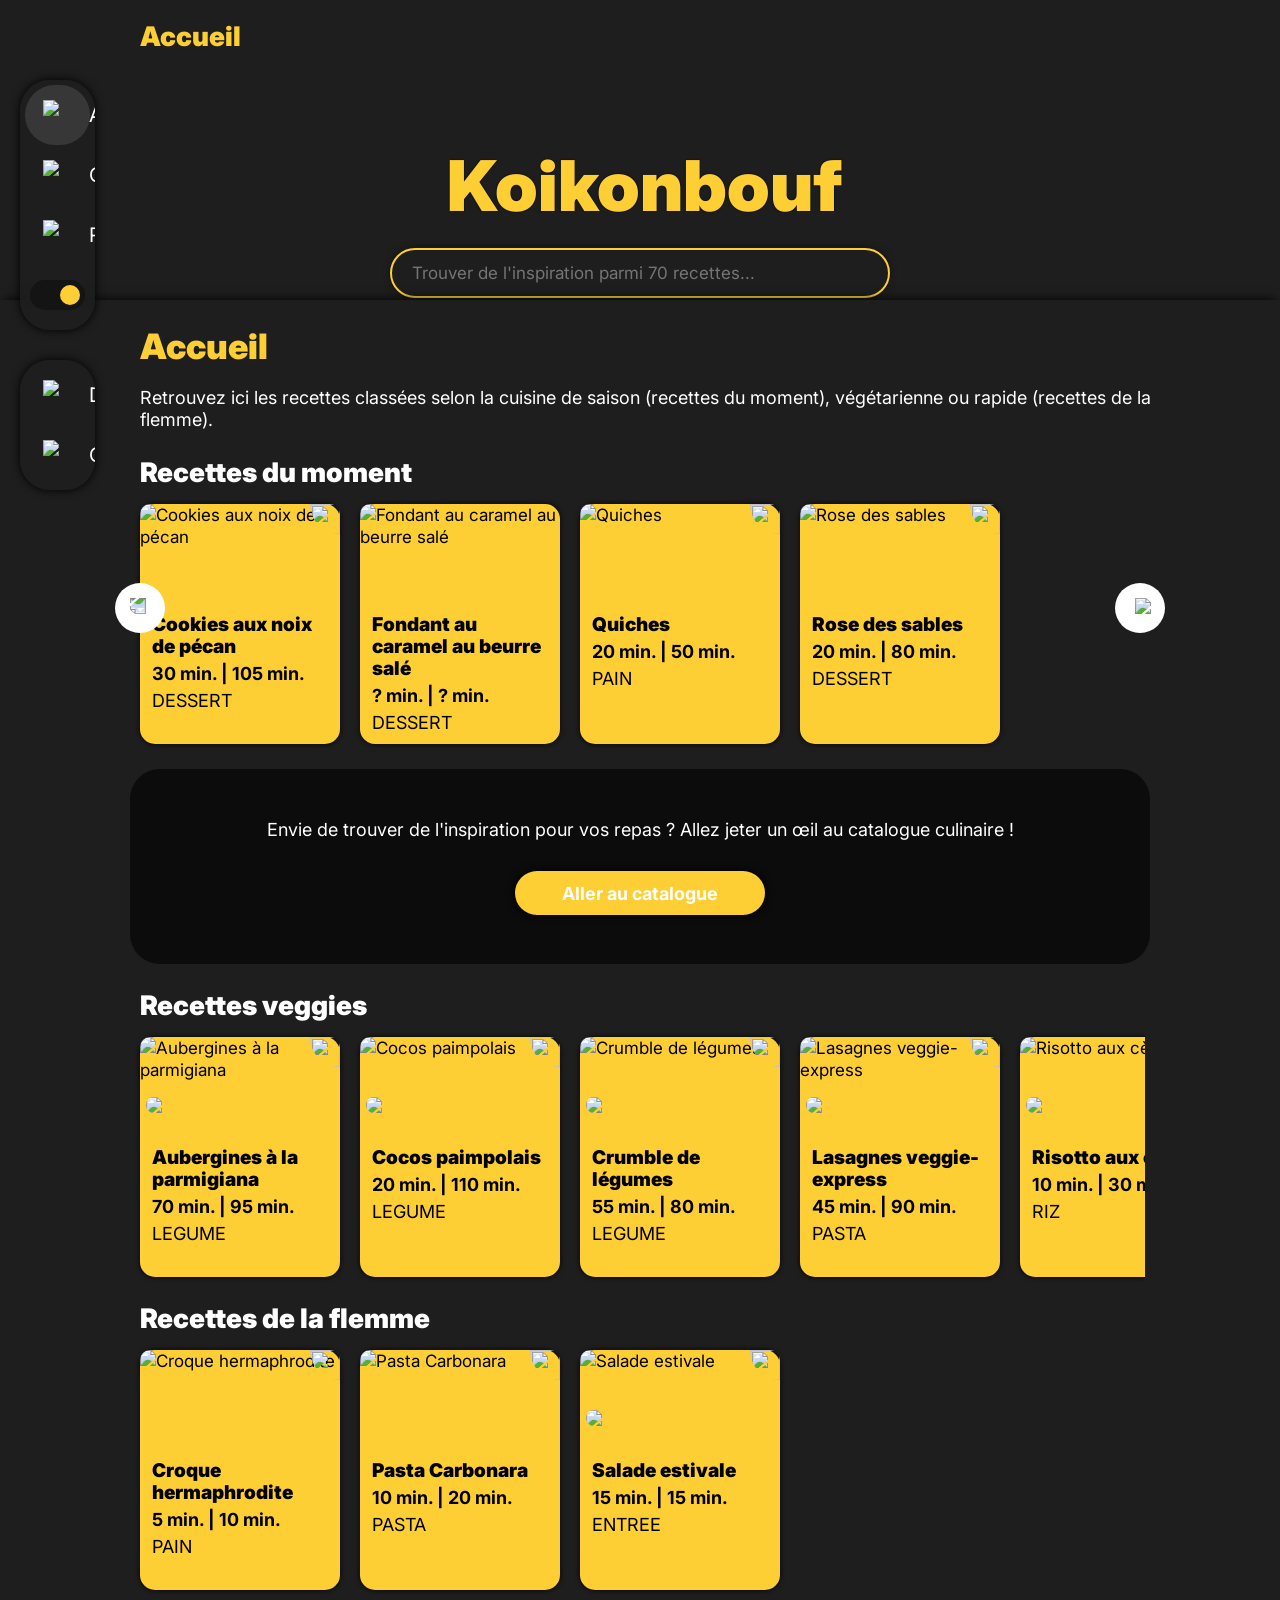
==== index.html @ 0c6c25ec "Ajout #1" ====
<!DOCTYPE html>
<html lang="fr">

<head id="head">
    <meta charset="utf-8">
    <meta name="viewport" content="width=device-width, initial-scale=1.0">
    <meta name="apple-mobile-web-app-capable" content="yes">
    <link rel="apple-touch-icon" href="IMAGES/apple_icon_white.png">
    <link rel="icon" sizes="16x16" href="IMAGES/citron16.png" type="image/png">
    <link rel="icon" sizes="32x32" href="IMAGES/citron32.png" type="image/png">
    <link rel="icon" sizes="96x96" href="IMAGES/citron96.png" type="image/png">
	<title>Koikonbouf</title>
	<link href="style.css?v=2.0" rel="stylesheet">
    <script src="data.js" defer></script>
    <script src="https://cdnjs.cloudflare.com/ajax/libs/gsap/3.4.0/gsap.min.js"></script>
    <script src="https://code.jquery.com/jquery-3.6.0.min.js"></script>
    <!-- police d'écriture google -->
    <link rel="preconnect" href="https://fonts.googleapis.com">
	<link rel="preconnect" href="https://fonts.gstatic.com" crossorigin>
	<link href="https://fonts.googleapis.com/css2?family=Inter:ital,opsz,wght@0,14..32,100..900;1,14..32,100..900&display=swap" rel="stylesheet">
</head>

<body id="fondquichange" onload="chargementdesinfos()">

    <div class="load-container" id="load-container">
        <img class="loading-img" src="IMAGES/logo_citron.png">
        <div class="loading-txt">
            <h1>Koikonbouf</h1>
        </div>
    </div>

    <div id="filter_menu" popover>
        <div>
                <label>Four</label>
                <input type="checkbox" switch id="btn-four" class="ingrédients" onchange="rechercher()" checked >
                <span class="box"></span>
        </div>
        <div>
                <label>Plaque de cuisson</label>
                <input type="checkbox" switch id="btn-cuisson" class="ingrédients" onchange="rechercher()" checked >
                <span class="box"></span>
        </div>
        <div>
                <label>Congélateur</label>
                <input type="checkbox" switch id="btn-congelateur" class="ingrédients" onchange="rechercher()" checked >
                <span class="box"></span>
        </div>
        <div>
                <label>Batteur électrique</label>
                <input type="checkbox" switch id="btn-fouet-electrique" class="ingrédients" onchange="rechercher()" checked >
                <span class="box"></span>
        </div>
        <div>
                <label>Mixeur</label>
                <input type="checkbox" switch id="btn-mixeur" class="ingrédients" onchange="rechercher()" checked >
                <span class="box"></span>
        </div>

        <div id="filtre1"></div>

        <div>
            <label>Recettes veggies</label>
            <input type="checkbox" switch id="veggie" class="ingrédients" onchange="rechercher()" checked >
            <span class="box"></span>
        </div>
        <div>
            <label>Recettes non veggies</label>
            <input type="checkbox" switch id="non-veggie" class="ingrédients" onchange="rechercher()" checked >
            <span class="box"></span>
        </div>
    </div>

    <div id="sur-header">

        <header class="header" id="header">
            <ul id="ul-header">
                <li id="li0"><a onclick="vers_laccueil()"><img src="IMAGES/accueil1_black.png"><p id="text-header-ordi">Accueil</p></a></li>
                <li id="li0bis" class="cache"><a onclick="vers_laccueil()"><img src="IMAGES/accueil2_black.png"><p id="text-header-ordi">Accueil</p></a></li>
                <li id="li0nuit" class="cache"><a onclick="vers_laccueil()"><img src="IMAGES/accueil1_white.png"><p id="text-header-ordi">Accueil</p></a></li>
                <li id="li0nuitbis" class="cache gris"><a onclick="vers_laccueil()"><img src="IMAGES/accueil2_white.png"><p id="text-header-ordi">Accueil</p></a></li>


                <li id="li1"><a onclick="vers_le_catalogue()"><img src="IMAGES/catalogue_icon.png"><p id="text-header-ordi">Catalogue</p></a></li>
                <li id="li1bis" class="cache"><a onclick="vers_le_catalogue()"><img src="IMAGES/catalogue_icon2.png"><p id="text-header-ordi">Catalogue</p></a></li>
                <li id="li2"><a onclick="apparaitre_searchbar()"><img src="IMAGES/icon_search.png"><p id="text-header-ordi">Recherche</p></a></li>
                <li id="li2bis" class="cache"><a onclick="apparaitre_searchbar()"><img src="IMAGES/icon_search2.png"><p id="text-header-ordi">Recherche</p></a></li>
                <li id="li3" class="cache"><a onclick="vers_le_catalogue()"><img src="IMAGES/catalogue_icon_blanc.png"><p id="text-header-ordi">Catalogue</p></a></li>
                <li id="li3bis" class="cache"><a onclick="vers_le_catalogue()"><img src="IMAGES/catalogue_icon_blanc2.png"><p id="text-header-ordi">Catalogue</p></a></li>
                <li id="li4" class="cache"><a onclick="apparaitre_searchbar()"><img src="IMAGES/icon_search-white.png"><p id="text-header-ordi">Recherche</p></a></li>
                <li id="li4bis" class="cache"><a onclick="apparaitre_searchbar()"><img src="IMAGES/icon_search_white2.png"><p id="text-header-ordi">Recherche</p></a></li>
                <li id="switch">
                    <div>
                        <input type="checkbox" switch id="test1" class="journuit" onchange="mode_nuit()" checked >
                        <label for="test1"></label>
                    </div>
                    <p id="text-header-ordi-switch">Mode jour/nuit</p>
                </li>
            </ul>
        </header>

        <slider id="slider_grand">
            <a onclick="apparaitre_tutoriel()">
                <img id="guide-img-1-grand" src="IMAGES/guide_black.png">
                <img id="guide-img-2-grand" src="IMAGES/guide.png">
                <p id="text-header-ordi">Didacticiel</p>
            </a>
            <button commandFor="credits" command="toggle-popover">
                <img id="credits-img-1-grand" src="IMAGES/credits.png">
                <img id="credits-img-2-grand" src="IMAGES/credits_white.png">
                <p id="text-header-ordi">Crédits</p>
            </button>
        </slider>

    </div>

    <slider id="slider">
        <div>
        <a id="main-icon-slider">
            <img src="IMAGES/menu_icon2.png">
        </a>
        <a id="guide" onclick="apparaitre_tutoriel()">
            <img id="guide-img-1" src="IMAGES/guide_black.png">
            <img id="guide-img-2" src="IMAGES/guide.png">
        </a>
        <button commandFor="credits" command="toggle-popover">
            <img id="credits-img-1" src="IMAGES/credits.png">
            <img id="credits-img-2" src="IMAGES/credits_white.png">
        </button>
        </div>
    </slider>
    
    <div class="searchbar cache" id="searchbar">
        <div id="sur-barrerecherche">
            <!-- <a onclick="disparaitre_searchbar()"><img src="IMAGES/fleche_black.png" id="img-fleche1"><img src="IMAGES/fleche_white.png" id="img-fleche2"></a> -->
            <input type="search" id="barrerecherche" placeholder="Trouver de l'inspiration...">
            <button id="filtre" commandFor="filter_menu" command="toggle-popover"><img src="IMAGES/filtre.png" id="img-filtre"><img src="IMAGES/filtre_white.png" class="cache" id="img-filtre-white"></button>
        </div>
    </div>

    <button class="croix cache" id="croix" onclick="enlever_recette()"><img src="IMAGES/croix_finale.png"></button>

    <div class="recette cache" id="conteneur">
        <div class="entete">
            <img class="grande" id="grandeimage" src="">
            <div class="epingles">
                <img class="cache" id="vegetarien" src="IMAGES/vegetarien.png">
                <div class="etoiles cache" id="etoiles">
                    <img class="etoile cache" id="etoile1" src="IMAGES/logo3.png">
                    <img class="etoile cache" id="etoile2" src="IMAGES/logo3.png">
                    <img class="etoile cache" id="etoile3" src="IMAGES/logo3.png">
                </div>
            </div>
        </div>
        <div class="contenu" id="contenu">
            <h4 id="nom"></h4>
            <div class="infos">
                <div class="info_recette"><img src="IMAGES/time.png" id="time1"><img src="IMAGES/time_white.png" id="time1_white" class="cache"><h6 id="prep_active"></h6></div>
                <div class="info_recette"><img src="IMAGES/time2.png" id="time2"><img src="IMAGES/time2_white.png" id="time2_white" class="cache"><h6 id="prep_totale"></h6></div>
                <div class="info_recette"><img src="IMAGES/personne.svg" id="pers"><img src="IMAGES/personne_white.png" id="pers_white" class="cache"><h6 id="nbpersonnes"></h6></div>
            </div>
            <h5>Ingrédients</h5>
            <h6 class="espacement" id="ingredients1Name"></h6>
            <ul id="ingredients1"></ul>
            <h6 class="espacement" id="ingredients2Name"></h6>
            <ul id="ingredients2"></ul>
            <h6 class="espacement" id="ingredients3Name"></h6>
            <ul id="ingredients3"></ul>
            <button id="copier" onclick="copier_ingredients()"><h6 id="button-copier-text-content">Copier les ingrédients manquants</h6></button>
            <h5 class="espacement_titres_recette">Préparation</h5>
            <h6 class="espacement" id="rep1"></h6>
            <ol id="prep1"></ol>
            <h6 class="espacement" id="rep2"></h6>
            <ol id="prep2"></ol>
            <h6 class="espacement" id="rep3"></h6>
            <ol id="prep3" class="paddingdessous"></ol>
        </div>
    </div>

    <div id="sur-tutoriel" class="cache">

    <div class="tutoriel cache" id="tuto">
        <div class="page1" id="page1">
            <div class="header-tutoriel">
                <img src="IMAGES/logo3.png">
                <h2 class="supertitre-tutoriel">Koikonbouf</h2>
            </div>
            <div class="txt-tutoriel">
                <h6 class="yellow-tutoriel">Des dizaines de recettes à portée de main</h6>
                <p class="blanc-tuto">Retrouvez une quantité astronomique de recettes classées par catégorie. Chaque recette comporte ses ingrédients dédiés, son temps de préparation détaillé, et un guide précis pour la réussir comme un chef.</p>
                <img class="img-tutoriel" src="IMAGES/tuto1.webp">
                <p class="blanc-tuto">Les recettes sont souvent mises à jour, pour permettre d'évoluer vers des recettes toujours meilleures.</p>
            </div>
            <button class="suivant1" onclick="suivant_tutoriel()"><h6 class="next1">Suivant</h6></button>
        </div>
        <div class="page2 cache nonactif" id="page2">
            <div class="header-tutoriel">
                <img src="IMAGES/logo3.png">
                <h2 class="supertitre-tutoriel">Koikonbouf</h2>
            </div>
            <div class="txt-tutoriel">
                <h6 class="yellow-tutoriel">Des avis précieux pour vous guider</h6>
                <p class="blanc-tuto">Le badge "recette approuvée" est présent sur des recettes lorsqu'elles sont considérées comme fiables car suffisamment testées.</p>
                <img class="img-tutoriel" src="IMAGES/tuto2.webp">
                <p class="blanc-tuto">Les recettes approuvées comportent aussi une note sur 3 citrons, pour que vous vous fiiez à cet avis.</p>
            </div>
            <button class="suivant2" onclick="suivant_tutoriel()"><h6 class="next2">Suivant</h6></button>
        </div>
        <div class="page3 cache nonactif" id="page3">
            <div class="header-tutoriel">
                <img src="IMAGES/logo3.png">
                <h2 class="supertitre-tutoriel">Koikonbouf</h2>
            </div>
            <div class="txt-tutoriel">
                <h6 class="yellow-tutoriel">Une simplicité d'organisation abracadabrantesque</h6>
                <p class="blanc-tuto">Grâce à l'onglet "Recherche", retrouvez en un claquement de doigt votre recette favorite. Découvrez aussi le catalogue culinaire, où toutes les recettes sont répertoriées par genre.</p>
                <img class="img-tutoriel" src="IMAGES/tuto3.webp">
                <p class="blanc-tuto">Allez vite découvrir le catalogue culinaire et ses nombreux secrets à couper le souffle !</p>
            </div>
            <button class="suivant3" onclick="suivant_tutoriel()"><h6 class="next3">Aller au catalogue</h6></button>
        </div>
    </div>

    </div>

    <div id="credits" popover>
            <div class="txt-tutoriel">
                <h6 class="yellow-tutoriel">Crédits</h6>
                <p>Les icones du site Koikonbouf® proviennent de <a href="https://icones8.fr" target="_blank">Icons8</a> et de <a href="https://www.flaticon.com" target="_blank"> Flaticon</a> 
                (crées par <a href="https://www.flaticon.com/fr/icones-gratuites/bouton-daccueil" target="_blank">Pixel perfect</a>, 
                <a href="https://www.flaticon.com/fr/icones-gratuites/filtre" target="_blank">aly_aly</a> et <a href="https://www.flaticon.com/fr/icones-gratuites/prochain" target="_blank">Roundicons</a>). <br>
                L'illustration de fond a été crée par <a href="https://www.dreamstime.com/notkoo2008_info" target="_blank">Notkoo2008</a>
            </div>
            <!-- <button class="suivant1" onclick="close_credits()"><h6 class="next1">Fermer</h6></button> -->
    </div>

    <div class="accueil" id="akeuille">

        <footer id="footer_accueil">
            <h4 class="titre_accueil">Accueil</h4>
        </footer>

        <section id="accueil">
            <div>
                <h2 class="supertitre">Koikonbouf</h2>
                <input type="search" class="big-think" id="big-think" onchange="rechercher()">
            </div>
        </section>

        <div id="sous-accueil">


        <div id="introduction-culinaire-accueil">
            <h4>Accueil</h4>
            <p>Retrouvez ici les recettes classées selon la cuisine de saison (recettes du moment), végétarienne ou rapide (recettes de la flemme).</p>
        </div>
    
        <div class="hebergeur expo_actualités" id="ancrage">
            <h2>Recettes du moment</h2>
            <button class="defilement gauche" onclick="suivant_carrousel()"><img src="IMAGES/fleche_black.png"><!-- <img src="IMAGES/fleche_white.png"> --></button>
            <button class="defilement droite" onclick="precedent_carrousel()"><img src="IMAGES/fleche_black.png"><!-- <img src="IMAGES/fleche_white.png"> --></button>
            <ul id="recettesdumoment" class="carroussel"></ul>
        </div>

        <div class="hebergeur lien_vers_catalogue">
            <p class="centered">Envie de trouver de l'inspiration pour vos repas ? Allez jeter un œil au catalogue culinaire !</p>
            <button class="suivant3" onclick="vers_le_catalogue()"><h6 class="next3">Aller au catalogue</h6></button>
        </div>

        <div class="hebergeur expo_veggies">
            <h2>Recettes veggies</h2>
            <ul id="veggies" class="carroussel"></ul>
        </div>
    
        <div class="hebergeur expo_flemme">
            <h2>Recettes de la flemme</h2>
            <ul id="flemme" class="carroussel"></ul>
        </div>

        </div>
    
    </div>

    <div class="catalogue" id="katalaug">

        <footer id="footer_catalogue">
            <h4 class="titre_catalogue">Catalogue</h4>
        </footer>

        <div id="introduction-culinaire">
            <h4>Catalogue</h4>
            <p id="intro-catalogue">Bienvenue dans le catalogue culinaire ! Retrouvez dans cette section toutes les recettes de Koikonbouf®, classées par genre (entrée, plat, dessert, boissons...) afin de simplifier le plus possible la recherche de petits plats gourmands.</p>
        </div>

        <div id="sous-catalogue">

        <h2 id="reperedesserts">Les desserts</h2>
        <ul id="desserts" class="carrousselcatalogue"></ul>

        <h2 id="reperedesserts">Les tartes</h2>
        <ul id="tartes" class="carrousselcatalogue"></ul>

        <h2 id="reperepasta">Les pastas</h2>
        <ul id="pastas" class="carrousselcatalogue"></ul>

        <h2 id="repereriz">Le riz</h2>
        <ul id="riz" class="carrousselcatalogue"></ul>

        <h2 id="reperelegumes">Les légumes cuits</h2>
        <ul id="legumes" class="carrousselcatalogue"></ul>

        <h2 id="repereviandes">Les viandes & poissons</h2>
        <ul id="viandes" class="carrousselcatalogue"></ul>

        <h2 id="reperepains">Les pains & tartes salées</h2>
        <ul id="pains" class="carrousselcatalogue"></ul>

        <h2 id="repereentree">Les entrées & plats froids</h2>
        <ul id="entrees" class="carrousselcatalogue"></ul>

        <h2 id="repereaperitifs">Les apéritifs</h2>
        <ul id="aperitifs" class="carrousselcatalogue"></ul>

        <h2 id="repereboissons">Les boissons</h2>
        <ul id="boissons" class="carrousselcatalogue"></ul>

        <h2 id="reperepates">Les pâtes</h2>
        <ul id="pates" class="carrousselcatalogue"></ul>

        <h2 id="reperesauces">Les crèmes & sauces</h2>
        <ul id="sauces" class="carrousselcatalogue"></ul>

        </div>

    </div>

</body>
</html>
---- style.css ----
:root{
    /* couleurs principales */
    --citron:rgb(254, 207, 52);
    --citron-vert:rgb(89,157,45);
    --rouge-veggie:rgb(200,30,0);

    /* couleurs de fond */
    --citron-pastel:hsl(from var(--citron) h s calc(l + 35)); /* mode jour */
    --gris-foncé:rgb(30,30,30); /* mode nuit */

    /* couleurs secondaires */
    --gris-clair-transparent:rgba(110,110,110,0.2);
    --gris-foncé-transparent:rgba(160, 160, 160, 0.2);
    --gris-clair:rgb(157,157,157);
    --gris-moyen:rgb(107,107,107);
    --citron-hover:hsl(from var(--citron) h s calc(l - 20)); 

    /* liquid glass maison */
    --liquid-glass-light:rgba(255, 255, 255, 0.8);
    --liquid-glass-dark:rgba(30, 30, 30, 0.8);
}

html, body, span, applet, object, iframe,h1, h2, h3, h4, h5, h6, p, blockquote, pre,a, abbr, button, acronym, address, big, cite, code,del, dfn, em, img, ins, kbd, q, s, samp,small, strike, strong, sub, sup, tt, var,b, u, i, center,dl, dt, dd, ol, ul, li,fieldset, form, label, legend,table, caption, tbody, tfoot, thead, tr, th, td,article, aside, canvas, details, embed,figure, figcaption, footer, header, hgroup, menu, nav, output, ruby, section, summary, time, mark, audio, video {
	margin: 0;padding: 0;border: 0;font-size:100%;font: inherit; vertical-align: baseline;
}


html {
    --scroll-behavior: smooth;
    scroll-behavior: smooth;
}

body{
    background-color: rgb(255,255,255);
}

.accueil{
    width:100%;
    z-index:1;
    position:relative;
    left:0;
    top:0;
    display:flex;
    flex-direction:column;
    align-items: center;
    background-image: url(IMAGES/pattern_bouffe_noir.png);
}

div#sous-accueil{
    background-color: var(--citron-pastel);
    width:100%;
    border-radius:30px 30px 0 0;
    box-shadow: 0px -5px 10px -5px black;
    overflow:hidden;

    position:absolute;
    top:430px;
}

section {
    position:fixed;
    width:100%;
    height:100%;
    padding:0;
    background-size: auto;
    background-repeat: repeat;
    background-image: url(IMAGES/pattern_bouffe_noir.png);
}

section div{
    display:flex;
    flex-direction:column;
    justify-content:center;
    height:450px;
    width:100%;
    animation: section-qui-se-raccourcit linear auto both;
    animation-timeline: scroll();
    animation-range: 0px 430px;
}

@keyframes section-qui-se-raccourcit {
    0% {height:450px;opacity:1}
    33% {opacity:1; transform:scale(1)}
    100% {height:100px;opacity:0.2; transform:scale(0.90)}
    }

.catalogue{
    width:100%;
    height:100%;
    position:fixed;
    top:0;
    left:100%;
    /* background-color: rgb(255,255,255); */
    background-color: var(--citron-pastel);
    z-index:997;
    overflow-y: scroll;
    scroll-timeline-name: --catalogue-scroll;
    scroll-timeline-axis: block;
}

div#sous-catalogue{
    padding: 30px 10px 100px 10px;
}

.carroussel{
    border-radius: 10px;
    flex-wrap: nowrap;
    background-color: rgba(255,255,255,0);
    display: flex;
    flex-direction: row;
    overflow-x: scroll;
    overflow-y: hidden;
    scroll-snap-type: x mandatory;
    height:240px;
    padding:15px 5px 10px 0;
    margin:0 5px 0 0;
}

.carroussel::-webkit-scrollbar{
    display:none;
}

/* .carroussel::scroll-button(left), .carroussel::scroll-button(right){
    content: '<';
    border: none;
    background-color: var(--brand-color);
    font-family: Consolas;
    font-size: 3rem;
    color:white;
    height: 60px;
    width: 60px;
    border-radius: 50%;
    padding-bottom: .1em;
    cursor: pointer;
}

.carroussel::scroll-button(right){
    content: '>'
} */

.carrousselcatalogue{
    border-radius: 10px;
    flex-wrap: nowrap;
    background-color: rgba(255,255,255,0);
    display: flex;
    flex-direction: row;
    overflow-x: scroll;
    overflow-y: hidden;
    scroll-snap-type: x mandatory;
    height:240px;
    width: 100%;
    padding: 20px 0 10px 0;
    margin:0 0px 15px 0;
}

footer{
    position:fixed;
    padding:10px 0 10px 10px;
    top:0;
    width:100%;
    background-color: var(--citron-pastel);
    z-index:1000;
    height:30px;
}

#footer_catalogue{
    animation: footer_catalogue linear auto both;
    animation-timeline: --catalogue-scroll;
    animation-range: 220px 240px;
}

#footer_accueil{
    animation: footer_accueil linear auto both;
    animation-timeline: scroll();
    animation-range: 470px 490px;
}

#slider_grand{
    display:none;
}

#slider{
    z-index:2;
    position:fixed;
    top:15px;
    left:-100px;
    height:60px;
    width:60px;
    border-radius:30px;
    background-color: var(--liquid-glass-light);
    backdrop-filter: blur(5px);

    /* display: flex;
    flex-direction: row;
    justify-content: left;
    align-items: center; */

    transition: all ease-in-out 200ms;
    cursor:pointer;
    overflow:hidden;
}

#slider:hover, #slider:active{
    width:200px;
}

#slider div{
    display: grid;
    grid-template-columns: 1fr 1fr 1fr;
    width:200px;
    height:100%;
    background-color: rgba(0, 0, 0, 0);
}

.slider-compact{
    transform:translateX(-100px);
}

#slider a, #slider button{
   height:100%;
   width:60px;
   cursor:pointer;
   background-color: rgba(0, 0, 0, 0);
   display:flex;
   justify-content: center;
   align-items: center;
   transition: all ease-in-out 200ms;
}

a#main-icon-slider{
    background-color:var(--citron);
    backdrop-filter: blur(10px);
    border-radius: 30px;
}

#slider button:hover, #slider #guide:hover{
    transform:scale(1.1);
}

#slider button:active, #slider #guide:active{
    transform:scale(0.92);
}

#slider img{
    height:30px;
    width:auto;
    margin:auto;
    transition: all ease-in-out 200ms;
}


h4.titre_catalogue{
    padding:0 0 0 10px;
    font-size:22px;
    animation: titre_catalogue_petit linear auto both;
    animation-timeline: --catalogue-scroll;
    animation-range: 220px 240px;
}

h4.titre_accueil{
    padding:0 0 0 15px;
    font-size:22px;
    animation: titre_accueil_petit linear auto both;
    animation-timeline: scroll();
    animation-range: 420px 440px;
}

@keyframes footer_catalogue {
    from {margin-bottom:20px; opacity:0}
    to {margin-bottom:0px; opacity:1}
}

@keyframes titre_catalogue_petit {
    from {opacity:0}
    to {opacity:1}
}

@keyframes footer_accueil {
    from {margin-bottom:20px; opacity:0}
    to {margin-bottom:0px; opacity:1}
}

@keyframes titre_accueil_petit {
    from {opacity:0}
    to {opacity:1}
}

div#menuderoulant {
    opacity:0;
    position:fixed;
    top:calc(100% - 205px);
    left:calc(100% - 95px);
    height:120px;
    width:80px;
    margin:0;
    z-index:1000;
    box-shadow: 0px 0px 10px black;
    border-radius: 30px;
    background-color: var(--liquid-glass-light);
    backdrop-filter: blur(5px);
    transition:all ease-in-out 200ms;
}

div#menuderoulant ul {
    transition:all ease-in-out 300ms;
    display: flex;
    flex-direction: column;
    justify-content: space-around;
    margin: 5px;
    height:100%;
}

#sur-header{
    display:flex;
    flex-direction: row;
    justify-content: space-between;
    position:fixed;
    top:calc(100% - 75px);
    width:calc(100% - 40px);
    margin:0 20px 5px 20px;
    z-index:1000;
    transition:all ease-in-out 300ms;
}

header {
    width:100%;
    max-width:350px;
    margin:auto;
    height:60px;
    border-radius:30px;
    background-color: var(--liquid-glass-light);
    backdrop-filter: blur(5px);
}

.header-compact{
    transform:scale(0.85) translateY(5px);
}

.header-ultra-compact{
    transform:scale(0.38) translateY(50px);
}

header ul {
    transition:all ease-in-out 300ms;
    display: flex;
    flex-direction: row;
    justify-content: space-between;
    margin: 5px;
}

.ul-compact{
    filter:opacity(0.4) saturate(0);
}

header ul li, #menuderoulant ul li {
    display: flex;
    justify-content: center;
    align-items: center;
    list-style-type: none;
    height:50px;
    width:100%;
    background-color: rgba(60,60,60,0);
    border-radius: 100px;
    margin:0px;
    line-height:50px;
    transition: all ease-in-out 200ms;
}

header ul li.gris{
    background-color: var(--gris-clair-transparent);
}

header ul li a img {
    height:30px;
    transition: transform ease-in-out 200ms;
    display: block;
    margin: auto;   
}

header ul li a{
    cursor:pointer;
}

header ul li #switch {
    display:flex;
    justify-content:center;
    align-items:center;
}

header ul li:hover a img{
    transform:scale(1.1);
}

header ul li a img:active{
    transform:scale(0.92);
}

/* BARRE DE RECHERCHE ET MENU DE FILTRES */

.searchbar{
    width:100%;
    height:100%;
    position:fixed;
    top:100%;
    margin:0;
    background-color: rgb(255,255,255);
    z-index:998;
    overflow-y: scroll;
    box-shadow: 0px 0px 300px 10px black;
}

button#filtre{
    box-shadow: 0px 0px 10px var(--gris-clair);
    height:50px;
    /* width:88px; */
    width:60px;
    border-radius:30px;
    background-color:var(--liquid-glass-light);
    backdrop-filter:blur(5px);
    justify-content: center;
    align-items: center;
    transition: all ease-in-out 200ms;
    border: 2px solid var(--citron);
    display:flex;
    anchor-name: --le-menu-des-filtres;
    cursor:pointer;
}

button#filtre img{
    height:30px;
    width:auto;
    margin:auto;
    cursor:pointer;
    transition: all ease-in-out 200ms;
    justify-content: center;
    margin:8px;
}

button#filtre:hover img{
    transform:scale(1.1);
}

button#filtre img:active{
    animation: pop 200ms ease-out;
}

div#filter_menu{
    flex-direction: column;
    padding:10px;
    border-radius: 30px;
    border:2px solid var(--citron);

    background-color:var(--liquid-glass-light);
    backdrop-filter:blur(5px);
    margin:10px 10px 0 0;

    width:230px;
    box-shadow: 0px 0px 10px var(--gris-clair);

    position:fixed;
    position-anchor: le-menu-des-filtres;
    position-area: bottom left;
}

div#filter_menu:popover-open{
    display:flex;
}

#filter_menu div{
    display:flex;
    justify-content: end;
    margin:5px 0 5px 0;
}

#filter_menu div#filtre1{
    border-bottom:2px solid black;
    padding:0;
    margin:10px 8px 10px 15px;
}

#filter_menu div label{
    margin:3px 10px 0 0;
}

#sur-barrerecherche{
    z-index:999;
    position:fixed;
    width:calc(100% - 20px);
    display:flex;
    flex-direction:row;
    justify-content:space-between;
    align-items:center;
    gap:10px;
    margin:10px 10px 5px 10px;
}

#sur-barrerecherche a img{
    height:30px;
    width:auto;
    transform: rotate(180deg);
    cursor:pointer;
}

input[type=search]{
    padding: 0 15px 0 20px;
    height:50px;
    font-size: 17px;
    width:100%;
    font-family: "Inter", sans-serif;
    font-weight: 400;
    border: 2px solid var(--citron);
    border-radius: 30px;

    background-color: var(--liquid-glass-light);
    backdrop-filter:blur(5px);

    box-shadow: 0px 0px 10px var(--gris-clair);
}

input[type=search].big-think{
    position:relative;
    display:block;
    margin:10px auto;
    width:calc(100% - 60px);
    max-width:500px;
    box-shadow: 0px 0px 10px -3px black;
}

[type=checkbox].chbx_filtres:not(:checked), [type="checkbox"].chbx_filtres:checked{
    position: absolute;
	left: -9999px; 
}

[type="checkbox"].chbx_filtres +label {
	position: relative;
	width:55px;
    height:30px;
    padding:0;
    display:block;
	cursor: pointer;
}

[type="checkbox"].chbx_filtres + label:before, [type="checkbox"].chbx_filtres + label:after{
	content: '';
	position: absolute;
}

[type="checkbox"].chbx_filtres + label:before {
	left:0;
    top: -3px;
	width: 55px;
    height: 30px;
	background: rgba(215,215,215, 0.6);
	border-radius: 15px;
	transition: background-color .2s;
}
	
[type="checkbox"].chbx_filtres +label:after{
	width: 20px;
    height: 20px;
	transition: all .2s;
	border-radius: 50%;
	background: var(--citron);
	top: 2px;
    left: 5px;
}

/* quand c'est checké */
[type="checkbox"].chbx_filtres:checked + label:before {
	background:rgb(20,20,20); 
}

[type="checkbox"].chbx_filtres:checked + label:after {
	background: var(--citron);
	top: 2px;
    left: 30px;
}

span{
    margin:0 0 0 80px;
    display:block;
    white-space: nowrap;
}

div#recherches{
    position:relative;
    top:5px;
    padding:65px 0 90px 0;
}

.validericonsearch{
    margin:0;
    padding:0;
    position:relative;
    z-index:1;
    top:0;
    left:calc(100% - 40px);
    height:50px;
    border-radius:10px;
}

.resultat{
    margin:0px 10px 0px 10px;
    padding:10px 0px 10px 5px;
    border-bottom:1px dashed var(--gris-clair);
    background-color: rgba(0,0,0,0);
}

.resultat img.couverturesearch{
    height:50px;
    width:100%;
    object-fit: cover;
    border-radius: 10px;
    margin-right:10px;
}

.resultat:hover{
    cursor:pointer;
    background-color:rgb(235,235,235);
}

.entete{
    height:200px;
    width:100%;
    position:relative;
}

.croix{
    background-color:rgba(0, 0, 0, 0);
    position:fixed;
    padding:0;
    z-index:2000;
    display:inline-block;
    transition: transform ease-in-out 200ms;
    top:143% ;
    left:calc(100% - 55px);
}

.croix img{
    border-radius:24px;
    padding:4px;
    height:32px;
    margin:5px;
    background-color:rgba(0, 0, 0, 0.2);
    backdrop-filter: blur(5px);
    -webkit-backdrop-filter: blur(10px);
}

.croix img:hover{
    cursor:pointer;
    background-color:rgba(0, 0, 0, 0.4);
}

.suivant1, .suivant2, .suivant3{
    background-color:var(--citron);
    width:calc(100% - 50px);
    max-width:250px;
    margin:0 auto 30px auto;
    border-radius:30px;
    z-index:1;
    box-shadow: 0px 0px 10px black;
    height:44px;
    cursor:pointer;
    transition: all 200ms ease-in-out;
}

.suivant1:hover, .suivant2:hover, .suivant3:hover{  
    background-color:var(--citron-hover);
}

.suivant1:active, .suivant2:active, .suivant3:active{
    transform:scale(0.95);
}

h6.next1, h6.next2, h6.next3{
    padding:12px;
    margin:0;
    color:white;
}

h6.next1:hover, h6.next2:hover, h6.next3:hover{
    color:rgb(255,255,255);
    padding:10px;
}

div.epingles{
    position: absolute;
    display: flex;
    flex-direction: row-reverse;
    justify-content: end;
    align-items: end;
    gap: 5px;
    height: 50px;
    width: calc(100% - 20px);
    top: calc(100% - 60px);
    margin: 0 10px 0 10px;
}

.etoiles{
    display:flex;
    flex-direction: row-reverse;
    background-color:rgba(65, 156, 0, 0.15);
    backdrop-filter: blur(5px);
    -webkit-backdrop-filter: blur(10px);
    z-index:0;
    border-radius:15px;
    border: 2px solid var(--citron-vert);
    padding:5px 5px 5px 5px;
    height:auto;
    width:auto;
}

.etoile{
    width:36px;
    height:auto;
    align-items: center;
}

img#vegetarien{
    z-index:0;
    border-radius:15px;
    border: 2px solid var(--rouge-veggie);
    padding:0;
    height:46px;
    width:auto;
}

div.hebergeur {
    position:relative;
    padding: 15px 10px 0px 10px;
    width:calc(100% - 20px);
    margin:0 auto 0 auto;
}

div.premiere-div-accueil{
    padding:25px 10px 0px 10px;
}

div.expo_actualités{
    padding:10px 10px 15px 10px;
}

/* div.expo_nouveautés{
    padding:15px 10px 15px 10px;
} */

div.expo_veggies{
    padding:25px 10px 0px 10px;
}

div.expo_flemme{padding:15px 10px 80px 10px;}

.lien_vers_catalogue{
    display:flex;
    height:180px;
    padding:0 30px 0 30px;
    background-image:linear-gradient(rgba(0,0,0,0.6), rgba(0,0,0,0.6)), url(IMAGES/catalogue_devanture.png);
    flex-direction:column;
    justify-content: center;
    background-size: cover; 
    box-shadow: inset 0px 5px 10px -5px black, inset 0px -5px 10px -5px black;
}

.slide{
    position:relative;
    background-color: var(--citron);
    border-radius: 15px;
    box-shadow: 0px 0px 7px grey;
    padding: 0;
    list-style-type: none;
    transition: transform ease-in-out 200ms;
    flex-shrink: 0;
    margin:0 7px 0 8px;
    flex-basis:180px;
}

.slide:hover, .slide:active{
    transform:scale(1.03);
    cursor:pointer;
}

ul li a div{
    padding:10px 12px 0px 12px
}

ul li a img.couverture {
    height:100px;
    width:100%;
    display: block;
    object-fit:cover;
    border-radius: 10px 10px 0 0;
    margin:0;
    padding:0
}

div.menu {
    display:grid;
    grid-gap: 20px;
    grid-template-columns: 1fr;
    padding: 15px 10px 10px 10px;
}

.vert {
    background-color: #419c00;
    color:white
}

.recette {
    display:flex;
    flex-direction:column;
    position:fixed;
    z-index:1000;
    border-radius: 30px;
    background-color: rgb(255,255,255);
    padding: 0 0 20px 0;
    box-shadow: 0px 0px 300px 20px black;
    overflow-y: scroll;
    filter:brightness(100%);
    width:100%;
    height:100%;
    top:130%;
    left:0 ;
    margin: 8px 0px 0px 0px ;
}

.info_recette{
    display:flex;
    flex-direction:row;
    justify-content: start;
    margin:10px 0 0 0;
}

.espacement_titres_recette{
    border-top:1px dashed var(--gris-clair);
}

.infos{
    padding:10px 0 20px 0;
    border-top:1px dashed var(--gris-clair);
    border-bottom:1px dashed var(--gris-clair);
}

div#personnes{
    position:relative;
    z-index:0;
    border-radius:15px;
    border: 2px solid rgb(0,0,0);
    padding:0;
    height:46px;
    width:69px;
}

div.info_recette img{
    height:24px;
}

div.info_recette h6{
    margin:3px 0 0 10px;
}

p#chiffre_personne{
    position:absolute;
    font-size: 35px;
    font-weight:800;
    color:black;
    top:0;
    margin:12px 0 0 8px;
}

button#copier{
    display:block;
    height:44px;
    width:100%;
    max-width:400px;
    color:white;
    background-color: var(--citron);
    border-radius:30px;
    cursor:pointer;
    transition: all 200ms ease-in-out;
    margin:20px auto 20px auto;
}

#button-copier-text-content{
    margin:auto;
}

button#copier:hover, button#copier:active{
    background-color: var(--citron-hover);
}

button#copier:active{
    transform: scale(0.95);
}

button#copier:disabled{
    background-color: var(--gris-clair);
    cursor:auto;
}

button#copier.bouton-active-coché:disabled{
    background-color: var(--citron-vert);
    cursor:auto;
}


.tutoriel {
    display:flex;
    position:fixed;
    z-index:1002;
    width:300%;
    height:100%;
    background-color: var(--gris-foncé);
    top:100%;
    left:0;
}


.defilement{
    display:none;
}

.defilement:hover{
    transform:translateY(-50%) scale(1.1);
}

.defilement:active{
    transform:translateY(-50%) scale(0.92);
}

.gauche{left:-5px; }
.droite{right:-5px; }
.gauche img{transform:rotate(180deg)}

.defilement img{width:30px; height:auto;}
.gauche img{margin:auto 5px auto 0;}
.droite img{margin:auto 0 auto 5px;}

#credits{
    background-color:white;
    position:fixed;
    z-index:1002;
    width:330px;
    height:200px;
    border-radius:30px;
    padding:15px;
    border:none;
    box-shadow: 0px 0px 10px grey;
    justify-content: center;
}

#credits div{
    margin:auto;
    padding:0;
}

#credits:popover-open{
    display:flex;
}

#credits a{
    color:black;
    font-weight: 600;
}

#credits a:hover{
    text-decoration: underline dashed black;
}

.page1{
    width:100%;
    height:100%;
    display:flex;
    flex-direction:column;
    justify-content: space-between;
}

.page2{
    width:100%;
    height:100%;
    display:flex;
    flex-direction:column;
    justify-content: space-between;
}

.page3{
    width:100%;
    height:100%;
    display:flex;
    flex-direction:column;
    justify-content: space-between;
}

.header-tutoriel{
    display:flex;
    flex-direction: row;
    margin:20px 0 0 0;
    justify-content: center;
}

.header-tutoriel img{
    height:44px;
    width:auto;
}

.txt-tutoriel{
    margin:0 20px 20px 20px;
    text-align:center;
}

.img-tutoriel{
    width:350px;
    margin:10px 0 10px 0;
}

.relative_tutoriel1{
    position:relative;
    top: -420px;
    left:177px;
    font-size: 16px;
}

.relative_tutoriel2{
    position:relative;
    top: -202px;
    left:165px;
    font-size: 16px;
}

.contenu {
    padding:15px 15px 0px 15px;
}

img.grande {
    height:100%;
    width:100%;
    object-fit:cover;
    display:block;
}

a.seemore{
    width:100%;
    height:100%;
    text-decoration: none;
    color:black;
}

a.seemoresearch{
    width:100%;
    height:50px;
    text-decoration: none;
    color:black;
    display:grid;
    grid-template-columns: 6fr 2fr 1.2fr;
}

a.seemore:hover{
    cursor: pointer;
}

/* Titre des parties */
h2{
    font-family: "Inter", sans-serif;
    font-weight: 900;
    font-size: 22px;
    padding: 0 0 0 10px;
}

h2.supertitre{
    font-family: "Inter", sans-serif;
    font-weight: 900;
    text-align:center;
    font-size: 50px;
    color:var(--citron);
    text-shadow: 0px 0px 2px black;
    margin:0;
}

h2.supertitre-tutoriel{
    font-family: "Inter", sans-serif;
    font-weight: 900;
    font-size: 40px;
    color:var(--citron);
}

/* Noms des plats sur les cartes */
h3{
    font-family: "Inter", sans-serif;
    font-weight: 900;
    font-size: 18px;
    margin:0 0 5px 0;
}

h3#bidule{
    max-width: 90%;
    overflow: hidden;
    white-space: nowrap;
    text-overflow: ellipsis;
}

/* Titre de la recette */
h4{
    font-family: "Inter", sans-serif;
    font-weight: 900;
    font-size: 30px;
    color:var(--citron);
    padding:0px 0 10px 0;
    margin:0 0 10px 0;
    background-color: rgba(256,256,256,0);
}

/* "Ingrédients"/"préparation" */
h5{
    font-family: "Inter", sans-serif;
    font-weight: 900;
    font-size: 22px;
    padding:15px 0 0 0;
    color:var(--citron);
}

/* paragraphes gras (infos importantes) */
h6{
    font-family: "Inter", sans-serif;
    font-weight: 700;
    font-size: 17px;
    margin:0 0 5px 0;
}

h6.espacement{
    margin:15px 0 10px 0;
    line-height:22px
}

h6.yellow-tutoriel{
    color:var(--citron);
    margin: 5px 0 25px 0;
}

/* paragraphes simples basiques simples simples basiques */
p, ol, ul, label{
    font-family: "Inter", sans-serif;
    font-weight: 400;
    font-size: 17px;
    line-height:22px;
}

a{text-decoration: none;}

div#biduleparent{
    overflow: hidden;
}

.veggie{
    margin:0;
    padding:0;
    z-index:5;
    position:absolute;
    display:block;
    top:60px;
    left:6px;
    width: 34px;
    height:auto;
    border-radius:100px;
}

.validericon{
    margin:0;
    padding:0;
    z-index:5;
    position:absolute;
    display:block;
    left:calc(100% - 30px);
    width: 30px;
    height:30px;
    border-radius:0 35px 0 100px;
    top:0px;
}

.blanc-tuto{
    color:white;
}

ul, ol {
    font-size: 17px;
    margin:0 0 0 20px;
}

ul div#test label{
    margin:5px 0 0 0;
    /* margin:0; */
}

ul#ingredients1, ul#ingredients2, ul#ingredients3{
    margin:0 0 0 5px;
}


ol#prep1, ol#prep2, ol#prep3{
    margin:0 3px 0 25px;
}

.paddingdessous{
    padding: 0 0 100px 0;
}

li{font-size: 17px;
    margin:0 0 5px 0; 
}

li.espacement{
    line-height:25px;}

.blanc{margin:50px}

button.link{
    color: var(--citron);
    background-color: rgb(255,255,255);
    border: none;
}

button.link:hover, button.link:active{
    cursor:pointer;
    color: var(--citron-hover);
}

[type="checkbox"].journuit {
	position: absolute;  /* on cache le checkbox officiel apple en le mettant hors de l'écran, sinon il apparait mais nous on recompose tout */
	left: -9999px;
}

[type="checkbox"].journuit +label {
	position: relative;
	width:55px;
    height:25px;
    padding:0;
    display:block;
	cursor: pointer;
}

[type="checkbox"].journuit + label:before, [type="checkbox"].journuit + label:after{
	content: '';
	position: absolute;
}

[type="checkbox"].journuit + label:before {
	left:0;
    top: -3px;
	width: 55px;
    height: 30px;
	background: var(--gris-clair-transparent);
	border-radius: 15px;
	transition: background-color .2s;
}
	
[type="checkbox"].journuit + label:after{
	width: 20px;
    height: 20px;
	transition: all .2s;
	border-radius: 50%;
	background: var(--citron);
	top: 2px;
    left: 5px;
}

/* quand c'est checké */
[type="checkbox"].journuit:checked + label:before {
	background:rgb(20,20,20); 
}

[type="checkbox"].journuit:checked + label:after {
	background: var(--citron);
	top: 2px;
    left: 30px;
}

[type="checkbox"].ingrédients {
    min-width: 24px;
    appearance:none;
    -webkit-appearance: none;
    display: inline-block;
    width: 24px;
    height: 24px;
    border-radius: 50%;
    border: 2px solid rgb(130,130,130);
    margin:3px 10px 0 0;
    cursor: pointer;
    transform: scale(1);
}

[type="checkbox"].ingrédients:checked {
    background: var(--citron);
    border-color: var(--citron);
    animation: pop 200ms ease-out;
}

.box{
    min-width: 6px;
    pointer-events:none;
    cursor: pointer;
    display:inline-block;
    content:"O";
    width: 6px;
    height: 12px;
    border-right: 0px;
    border-bottom: 0px;
    transform: rotate(45deg);
    margin: 3.5px 18px 0 -26px;
}

[type="checkbox"].ingrédients:checked + .box{
    border-right: 2px solid #111;
    border-bottom: 2px solid #111;
    margin: 6px 16px 0 -26px;
}

.load-container{
    top:0;
    width:100%;
    height:100%;
    background-color:var(--gris-foncé);
    text-align: center;
    position:fixed;
    z-index:1002;
}

.loading-img{
    height:100px;
    left:calc(50% - 45px);
    width:100px;
    position:absolute;
    top:35%;
    opacity: 0;
}

.loading-txt{
    width:100%;
    height:0px;
    left:0;
    top:50%;
    position:relative;
    overflow:hidden;
}

h1{
    font-family: "Inter", sans-serif;
    font-weight: 900;
    font-size: 50px;
    color:var(--citron);
    padding: 10px 30px;
    transform: translateY (100px);
}

div#sur-tutoriel{
    position:fixed;
    width:100%;
    height:100%;
    border-radius:0px;
    top:0;
    left:0;
    z-index:1001;
    overflow:hidden;
    box-shadow: 0px 0px 300px 80px black;
}

div.cocher{
    display:flex;
    flex-direction: row;
    margin:8px 0 7px 0;
}

#introduction-culinaire{display:flex; height:auto; min-height:200px;padding:30px 30px 40px 30px;backdrop-filter: blur(5px); background-image:linear-gradient(rgba(0,0,0,0.6), rgba(0,0,0,0.6)), url(IMAGES/catalogue_devanture.png);
    flex-direction:column; justify-content: center; background-size: cover; }

#introduction-culinaire-accueil{display:flex; height:auto;padding:25px 20px 15px 20px;
    flex-direction:column; justify-content: center; background-size: cover; margin:auto;}

#intro-catalogue{color:white;}

p#text-header-ordi, p#text-header-ordi-switch{display:none}

p.centered{text-align:center; padding:15px 20px 30px 20px; color:white;}

@keyframes pop {
  0% { transform: scale(1); }
  50% { transform: scale(1.1); }
  100% { transform: scale(1); }
}


/* DIMENSIONS ORDINATEUR */

@media screen and (min-width:470px){
    #introduction-culinaire{padding:30px 60px 30px 40px;}
    header{width:350px; margin:auto;}
    #sur-header{width:100%; margin:0 auto 0 auto;}
    .searchbar{margin:10px 10px 85px 10px; border-radius: 30px; width:calc(100% - 20px); height:calc(100% - 95px);}
    #sur-barrerecherche{width:calc(100% - 50px); margin:15px 15px 5px 15px;}
    .entete{height:240px;}
    div#recherches{padding:70px 0 10px 0;}
    h2.supertitre{margin-bottom:10px;}
}

@media screen and (min-width:800px) {

    div#sous-accueil{border-radius:0;}
    h2.supertitre{font-size:70px;margin-bottom:10px;}
    h2{font-size: 27px;}
    h4.titre_catalogue{font-size:27px; padding:0 0 0 110px; animation: titre_catalogue_petit linear auto both;animation-timeline: --catalogue-scroll;animation-range: 220px 240px;}
    h4.titre_accueil{font-size:27px; padding:0 0 0 115px; animation: titre_accueil_petit linear auto both;animation-timeline: scroll();animation-range: 330px 350px;}
    h3{font-size: 19px;}
    h4{font-size: 35px;}
    h5{font-size: 27px;}
    h6{font-size: 18px;}
    p, ol, ul, label{font-size: 18px;}
    h2.supertitre-tutoriel{font-size: 50px;}
    #intro-catalogue{max-width:800px;}
    #introduction-culinaire{padding:0 120px 0 120px; height:300px;}
    .txt-tutoriel{margin:0 30px 20px 30px;}
    #sur-barrerecherche a img{display:none;}


    footer{padding:20px 0 20px 10px; /* height:200px; */}
    div#sous-catalogue{padding: 20px 30px 100px 30px;}
    #footer_catalogue{height:35px;animation: footer_catalogue linear auto both;animation-timeline: --catalogue-scroll;animation-range: 220px 240px;}
    #footer_accueil{animation: footer_accueil linear auto both;animation-timeline: scroll();animation-range: 330px 350px;}
    .slide{margin: 0 10px 0 10px; flex-basis:200px;}
    .recette{padding:0;width:calc(100% - 60px);height:calc(100% - 60px) ;top:0; margin:30px 30px 30px 30px;
        animation: fondu-recette 200ms ease-in-out;}

    @keyframes fondu-recette {
    from {opacity: 0;}
    to {opacity: 1;}
    }

    .croix{top:35px; left:calc(100% - 85px);}
    div#sur-tutoriel{width:800px;height:630px;border-radius:30px;top:calc(50% - 315px);left:calc(50% - 400px);}
    .tutoriel{position:absolute; top:0; left:0;}
    input[type=search].big-think{position:relative; display:block;width:500px;}
    #sur-barrerecherche{width:470px;}
    .searchbar{width:500px; margin:0; height:100%; border-radius:0px;top:0; left:120%;}
    .contenu{padding:20px 20px 0px 25px;}
    .entete{height:280px;}
    div.hebergeur{width:calc(100% - 220px);}
    div#sous-catalogue{padding: 30px 110px 100px 110px;}

    .header-tutoriel img{height:53px;}

    .defilement{display:block; position:absolute; top:50%; transform:translateY(-50%); width:50px; height:50px; border-radius:50%; background:white;
    cursor:pointer; transition:200ms; z-index:10; }

    #sur-header{left:5px; margin:0 15px 0 15px; flex-direction: column; height:410px; top:80px; width:75px;}

    header ul{flex-direction: column}
    header ul li{height:60px; justify-content: left;}
    header ul li a{display: grid; grid-template-columns: 1fr 8fr; width:300px; grid-gap: 30px; height:100%;}
    header ul li a img{margin-left:17.5px;}
    li#switch{display: grid; grid-template-columns: 1fr 8fr; grid-gap: 18px; width:300px;}
    header{height:250px; width:75px; transition: all ease-in-out 200ms; overflow:hidden; margin:0 0 15px 0;}
    header:hover{width:270px;}

    #slider{display:none;}
    #slider_grand{z-index:1000;box-shadow: 0px 0px 10px black;height:130px;width:75px;border-radius:30px;
        background-color:var(--liquid-glass-light);backdrop-filter: blur(5px);display: flex;justify-content: center;
        align-items: left;transition: all ease-in-out 200ms; cursor:pointer; flex-direction: column; overflow:hidden;}
    #slider_grand img{height:30px; transition: all ease-in-out 200ms; margin:auto 0 auto 22.5px;}
    #slider_grand:hover{width:270px}
    #slider_grand a, #slider_grand button{display:grid; grid-template-columns: 1fr 8fr; width:300px; grid-gap: 30px; height:100%;
        background-color: rgba(0,0,0,0); cursor:pointer; height:60px;}
    #slider_grand a:hover img, #slider_grand button:hover img{transform:scale(1.1);}
    #slider_grand a:active img, #slider_grand button:active img{transform:scale(0.92);}
    
    [type="checkbox"].journuit +label{margin-left:5px; margin-bottom: 0px;}

    p#text-header-ordi, p#text-header-ordi-switch{display:block;font-size: 20px; font-weight: 400; margin:auto 0 auto 0; text-align: left;}
    div.lien_vers_catalogue{border-radius: 30px; padding:15px 0 0 0; box-shadow: none;}
    #introduction-culinaire-accueil{padding:25px 20px 15px 40px; width:calc(100% - 220px)}

    section {position:absolute; top:0; height:300px; animation: section-qui-se-raccourcit linear auto both; animation-timeline: scroll(); animation-range: 0px 200px;}

    @keyframes section-qui-se-raccourcit {
    from {height:300px;}
    to {height:300px;}
    }

    div#sous-accueil{top:300px;}
    a.seemoresearch{grid-template-columns: 6fr 2fr 0.9fr;}
}

@media screen and (min-width:1200px) {
    .recette{display:grid; grid-template-columns: 1fr 1fr; overflow-y:hidden; width:calc(100% - 105px); margin:30px 50px 30px 50px;
        transition:all ease-in-out 200ms;}
    .entete{height:100%;width:100%; overflow:hidden;}
    .contenu{overflow-y: scroll;padding:25px 20px 0px 25px;}
    div.epingles{top: calc(100vh - 140px); width: calc(100% - 40px); height:60px; margin:0 20px 0 20px; gap:10px;}
    
    .etoile{width:46px;}
    img#vegetarien{height:56px;}
    .croix{left:calc(100% - 105px);}

    #introduction-culinaire{padding:0 100px 0 200px; height:300px;}
    div#sous-catalogue{padding: 30px 130px 100px 130px;}
    div.hebergeur{width:calc(100% - 260px);}
    #introduction-culinaire-accueil{padding:25px 20px 15px 40px; width:calc(100% - 260px)}
    h4.titre_catalogue{padding:0 0 0 130px;}
    h4.titre_accueil{padding:0 0 0 135px;}
    
}

.cache, .cacheresultat{
    display:none;
}
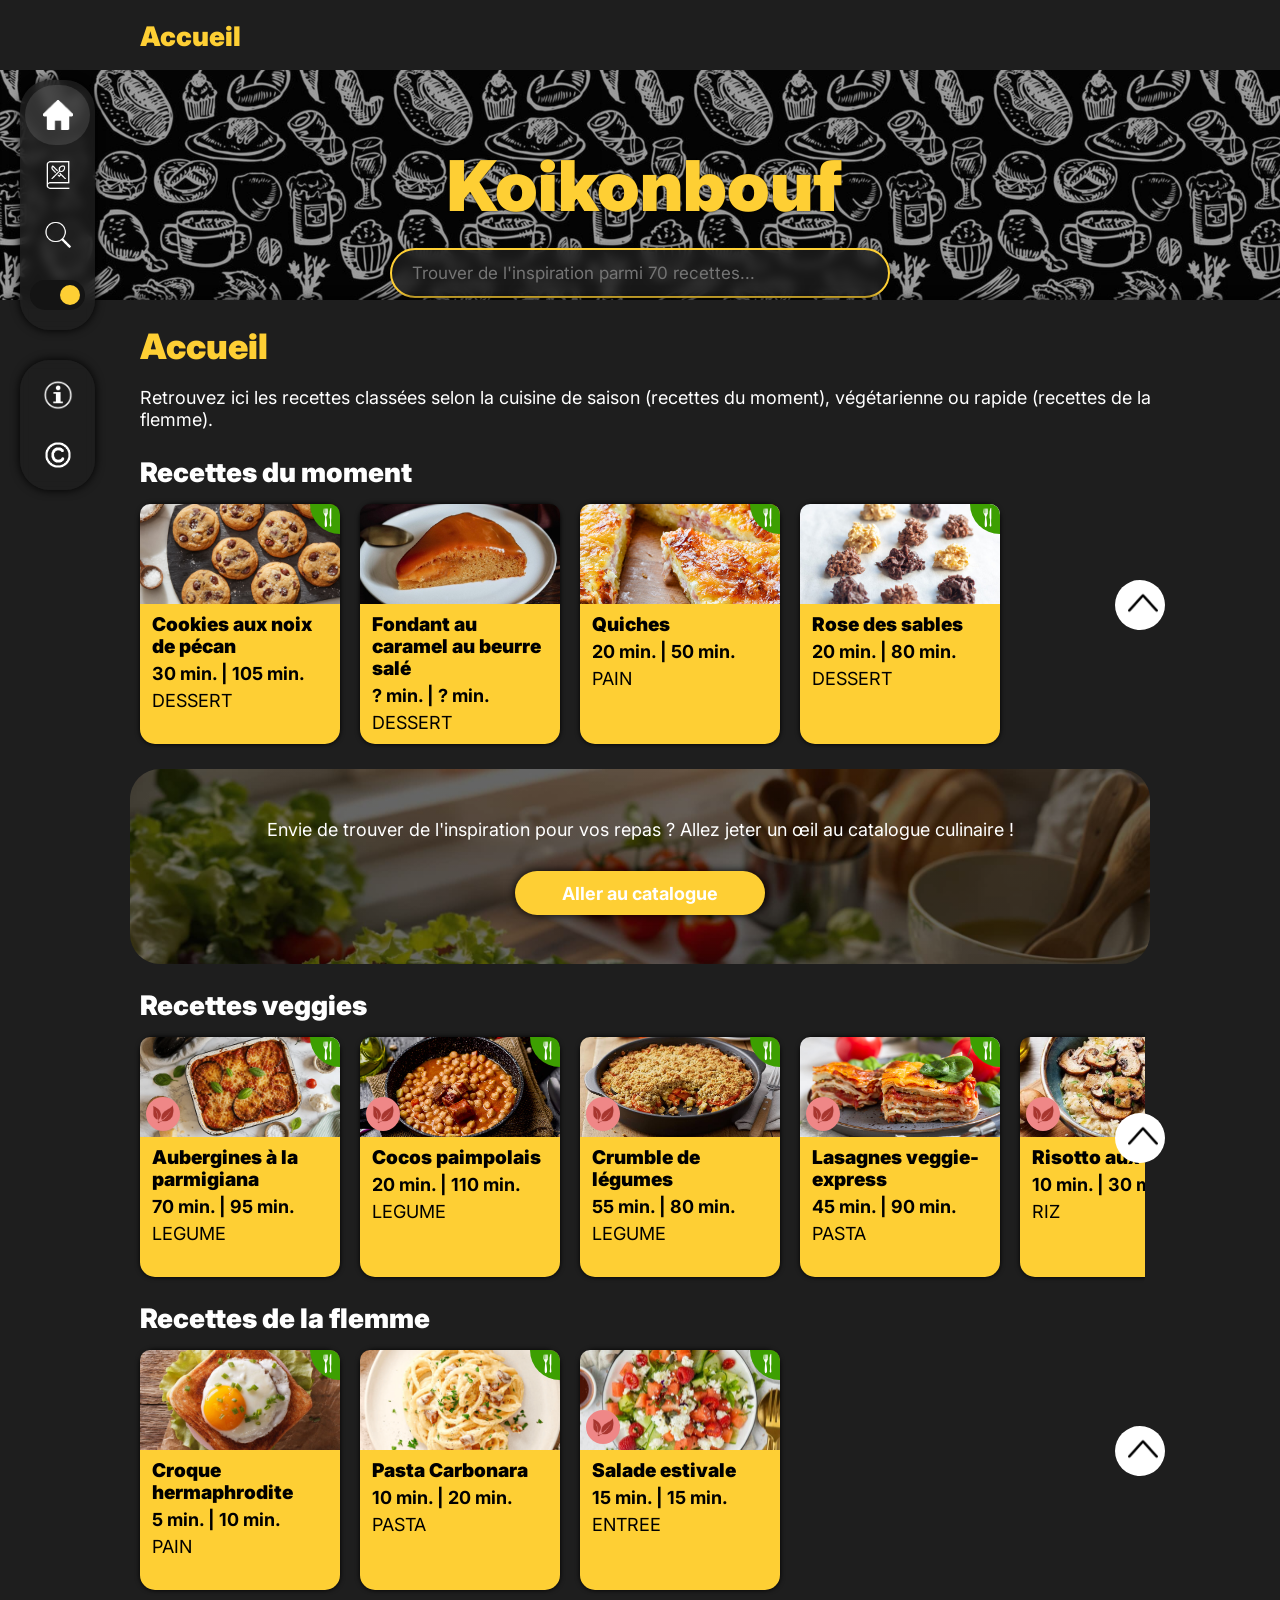
==== commit 59a0aad1: "Mise à jour Koikonbouf Nouveautés : - Carrousel fonctionnel sur ordinateur - Modifications de rece" ====
--- a/index.html
+++ b/index.html
@@ -10,7 +10,7 @@
     <link rel="icon" sizes="32x32" href="IMAGES/citron32.png" type="image/png">
     <link rel="icon" sizes="96x96" href="IMAGES/citron96.png" type="image/png">
 	<title>Koikonbouf</title>
-	<link href="style.css?v=2.0" rel="stylesheet">
+	<link href="style.css?v=2.1" rel="stylesheet">
     <script src="data.js" defer></script>
     <script src="https://cdnjs.cloudflare.com/ajax/libs/gsap/3.4.0/gsap.min.js"></script>
     <script src="https://code.jquery.com/jquery-3.6.0.min.js"></script>
@@ -115,7 +115,7 @@
 
     <slider id="slider">
         <div>
-        <a id="main-icon-slider">
+        <a id="main-icon-slider" onclick="deplier_slider()">
             <img src="IMAGES/menu_icon2.png">
         </a>
         <a id="guide" onclick="apparaitre_tutoriel()">
@@ -131,7 +131,7 @@
     
     <div class="searchbar cache" id="searchbar">
         <div id="sur-barrerecherche">
-            <!-- <a onclick="disparaitre_searchbar()"><img src="IMAGES/fleche_black.png" id="img-fleche1"><img src="IMAGES/fleche_white.png" id="img-fleche2"></a> -->
+            <a id="retour" onclick="disparaitre_searchbar()"><img src="IMAGES/fleche_black.png" id="img-fleche1"><img src="IMAGES/fleche_white.png" id="img-fleche2"></a>
             <input type="search" id="barrerecherche" placeholder="Trouver de l'inspiration...">
             <button id="filtre" commandFor="filter_menu" command="toggle-popover"><img src="IMAGES/filtre.png" id="img-filtre"><img src="IMAGES/filtre_white.png" class="cache" id="img-filtre-white"></button>
         </div>
@@ -225,12 +225,10 @@
     <div id="credits" popover>
             <div class="txt-tutoriel">
                 <h6 class="yellow-tutoriel">Crédits</h6>
-                <p>Les icones du site Koikonbouf® proviennent de <a href="https://icones8.fr" target="_blank">Icons8</a> et de <a href="https://www.flaticon.com" target="_blank"> Flaticon</a> 
-                (crées par <a href="https://www.flaticon.com/fr/icones-gratuites/bouton-daccueil" target="_blank">Pixel perfect</a>, 
-                <a href="https://www.flaticon.com/fr/icones-gratuites/filtre" target="_blank">aly_aly</a> et <a href="https://www.flaticon.com/fr/icones-gratuites/prochain" target="_blank">Roundicons</a>). <br>
+                <p>Les icones du site Koikonbouf proviennent de <a href="https://icones8.fr" target="_blank">Icons8</a> et de <a href="https://www.flaticon.com" target="_blank"> Flaticon</a> 
+                (crées par <a href="https://www.flaticon.com/fr/icones-gratuites/bouton-daccueil" target="_blank">Pixel perfect</a> et <a href="https://www.flaticon.com/fr/icones-gratuites/la-fleche" target="_blank">Catalin Fertu </a>). <br>
                 L'illustration de fond a été crée par <a href="https://www.dreamstime.com/notkoo2008_info" target="_blank">Notkoo2008</a>
             </div>
-            <!-- <button class="suivant1" onclick="close_credits()"><h6 class="next1">Fermer</h6></button> -->
     </div>
 
     <div class="accueil" id="akeuille">
@@ -256,9 +254,9 @@
     
         <div class="hebergeur expo_actualités" id="ancrage">
             <h2>Recettes du moment</h2>
-            <button class="defilement gauche" onclick="suivant_carrousel()"><img src="IMAGES/fleche_black.png"><!-- <img src="IMAGES/fleche_white.png"> --></button>
-            <button class="defilement droite" onclick="precedent_carrousel()"><img src="IMAGES/fleche_black.png"><!-- <img src="IMAGES/fleche_white.png"> --></button>
-            <ul id="recettesdumoment" class="carroussel"></ul>
+            <button class="defilement gauche" disabled name="a1" id="a1g" onclick="precedent_carrousel(this.name)"><img src="IMAGES/fleche_black.png"></button>
+            <button class="defilement droite" name="a1" id="a1d" onclick="suivant_carrousel(this.name)"><img src="IMAGES/fleche_black.png"></button>
+            <ul id="a1" class="carroussel"></ul>
         </div>
 
         <div class="hebergeur lien_vers_catalogue">
@@ -268,12 +266,16 @@
 
         <div class="hebergeur expo_veggies">
             <h2>Recettes veggies</h2>
-            <ul id="veggies" class="carroussel"></ul>
+            <button class="defilement gauche" disabled name="a2" id="a2g" onclick="precedent_carrousel(this.name)"><img src="IMAGES/fleche_black.png"></button>
+            <button class="defilement droite" name="a2" id="a2d" onclick="suivant_carrousel(this.name)"><img src="IMAGES/fleche_black.png"></button>
+            <ul id="a2" class="carroussel"></ul>
         </div>
     
         <div class="hebergeur expo_flemme">
             <h2>Recettes de la flemme</h2>
-            <ul id="flemme" class="carroussel"></ul>
+            <button class="defilement gauche" disabled name="a3" id="a3g" onclick="precedent_carrousel(this.name)"><img src="IMAGES/fleche_black.png"></button>
+            <button class="defilement droite" name="a3" id="a3d" onclick="suivant_carrousel(this.name)"><img src="IMAGES/fleche_black.png"></button>
+            <ul id="a3" class="carroussel"></ul>
         </div>
 
         </div>
@@ -288,46 +290,94 @@
 
         <div id="introduction-culinaire">
             <h4>Catalogue</h4>
-            <p id="intro-catalogue">Bienvenue dans le catalogue culinaire ! Retrouvez dans cette section toutes les recettes de Koikonbouf®, classées par genre (entrée, plat, dessert, boissons...) afin de simplifier le plus possible la recherche de petits plats gourmands.</p>
+            <p id="intro-catalogue">Bienvenue dans le catalogue culinaire ! Retrouvez dans cette section toutes les recettes de Koikonbouf, classées par genre (entrée, plat, dessert, boissons...) afin de simplifier le plus possible la recherche de petits plats gourmands.</p>
         </div>
 
         <div id="sous-catalogue">
 
+        <div>
         <h2 id="reperedesserts">Les desserts</h2>
-        <ul id="desserts" class="carrousselcatalogue"></ul>
-
+        <button class="defilement gauche" disabled name="c1" id="c1g" onclick="precedent_carrousel(this.name)"><img src="IMAGES/fleche_black.png"></button>
+            <button class="defilement droite" name="c1" id="c1d" onclick="suivant_carrousel(this.name)"><img src="IMAGES/fleche_black.png"></button>
+        <ul id="c1" class="carrousselcatalogue"></ul>
+        </div>
+
+        <div>
         <h2 id="reperedesserts">Les tartes</h2>
-        <ul id="tartes" class="carrousselcatalogue"></ul>
-
+        <button class="defilement gauche" disabled name="c2" id="c2g" onclick="precedent_carrousel(this.name)"><img src="IMAGES/fleche_black.png"></button>
+        <button class="defilement droite" name="c2" id="c2d" onclick="suivant_carrousel(this.name)"><img src="IMAGES/fleche_black.png"></button>
+        <ul id="c2" class="carrousselcatalogue"></ul>
+        </div>
+
+        <div>
         <h2 id="reperepasta">Les pastas</h2>
-        <ul id="pastas" class="carrousselcatalogue"></ul>
-
+        <button class="defilement gauche" disabled name="c3" id="c3g" onclick="precedent_carrousel(this.name)"><img src="IMAGES/fleche_black.png"></button>
+        <button class="defilement droite" name="c3" id="c3d" onclick="suivant_carrousel(this.name)"><img src="IMAGES/fleche_black.png"></button>
+        <ul id="c3" class="carrousselcatalogue"></ul>
+        </div>
+
+        <div>
         <h2 id="repereriz">Le riz</h2>
-        <ul id="riz" class="carrousselcatalogue"></ul>
-
+        <button class="defilement gauche" disabled name="c4" id="c4g" onclick="precedent_carrousel(this.name)"><img src="IMAGES/fleche_black.png"></button>
+        <button class="defilement droite" name="c4" id="c4d" onclick="suivant_carrousel(this.name)"><img src="IMAGES/fleche_black.png"></button>
+        <ul id="c4" class="carrousselcatalogue"></ul>
+        </div>
+
+        <div>
         <h2 id="reperelegumes">Les légumes cuits</h2>
-        <ul id="legumes" class="carrousselcatalogue"></ul>
-
+        <button class="defilement gauche" disabled name="c5" id="c5g" onclick="precedent_carrousel(this.name)"><img src="IMAGES/fleche_black.png"></button>
+        <button class="defilement droite" name="c5" id="c5d" onclick="suivant_carrousel(this.name)"><img src="IMAGES/fleche_black.png"></button>
+        <ul id="c5" class="carrousselcatalogue"></ul>
+        </div>
+
+        <div>
         <h2 id="repereviandes">Les viandes & poissons</h2>
-        <ul id="viandes" class="carrousselcatalogue"></ul>
-
+        <button class="defilement gauche" disabled name="c6" id="c6g" onclick="precedent_carrousel(this.name)"><img src="IMAGES/fleche_black.png"></button>
+        <button class="defilement droite" name="c6" id="c6d" onclick="suivant_carrousel(this.name)"><img src="IMAGES/fleche_black.png"></button>
+        <ul id="c6" class="carrousselcatalogue"></ul>
+        </div>
+
+        <div>
         <h2 id="reperepains">Les pains & tartes salées</h2>
-        <ul id="pains" class="carrousselcatalogue"></ul>
-
+        <button class="defilement gauche" disabled name="c7" id="c7g" onclick="precedent_carrousel(this.name)"><img src="IMAGES/fleche_black.png"></button>
+        <button class="defilement droite" name="c7" id="c7d" onclick="suivant_carrousel(this.name)"><img src="IMAGES/fleche_black.png"></button>
+        <ul id="c7" class="carrousselcatalogue"></ul>
+        </div>
+
+        <div>
         <h2 id="repereentree">Les entrées & plats froids</h2>
-        <ul id="entrees" class="carrousselcatalogue"></ul>
-
+        <button class="defilement gauche" disabled name="c8" id="c8g" onclick="precedent_carrousel(this.name)"><img src="IMAGES/fleche_black.png"></button>
+        <button class="defilement droite" name="c8" id="c8d" onclick="suivant_carrousel(this.name)"><img src="IMAGES/fleche_black.png"></button>
+        <ul id="c8" class="carrousselcatalogue"></ul>
+        </div>
+
+        <div>
         <h2 id="repereaperitifs">Les apéritifs</h2>
-        <ul id="aperitifs" class="carrousselcatalogue"></ul>
-
+        <button class="defilement gauche" disabled name="c9" id="c9g" onclick="precedent_carrousel(this.name)"><img src="IMAGES/fleche_black.png"></button>
+        <button class="defilement droite" name="c9" id="c9d" onclick="suivant_carrousel(this.name)"><img src="IMAGES/fleche_black.png"></button>
+        <ul id="c9" class="carrousselcatalogue"></ul>
+        </div>
+
+        <div>
         <h2 id="repereboissons">Les boissons</h2>
-        <ul id="boissons" class="carrousselcatalogue"></ul>
-
+        <button class="defilement gauche" disabled name="c10" id="c10g" onclick="precedent_carrousel(this.name)"><img src="IMAGES/fleche_black.png"></button>
+        <button class="defilement droite" name="c10" id="c10d" onclick="suivant_carrousel(this.name)"><img src="IMAGES/fleche_black.png"></button>
+        <ul id="c10" class="carrousselcatalogue"></ul>
+        </div>
+
+        <div>
         <h2 id="reperepates">Les pâtes</h2>
-        <ul id="pates" class="carrousselcatalogue"></ul>
-
+        <button class="defilement gauche" disabled name="c11" id="c11g" onclick="precedent_carrousel(this.name)"><img src="IMAGES/fleche_black.png"></button>
+        <button class="defilement droite" name="c11" id="c11d" onclick="suivant_carrousel(this.name)"><img src="IMAGES/fleche_black.png"></button>
+        <ul id="c11" class="carrousselcatalogue"></ul>
+        </div>
+
+        <div>
         <h2 id="reperesauces">Les crèmes & sauces</h2>
-        <ul id="sauces" class="carrousselcatalogue"></ul>
+        <button class="defilement gauche" disabled name="c12" id="c12g" onclick="precedent_carrousel(this.name)"><img src="IMAGES/fleche_black.png"></button>
+        <button class="defilement droite" name="c12" id="c12d" onclick="suivant_carrousel(this.name)"><img src="IMAGES/fleche_black.png"></button>
+        <ul id="c12" class="carrousselcatalogue"></ul>
+        </div>
 
         </div>
 
--- a/style.css
+++ b/style.css
@@ -100,6 +100,10 @@
 
 div#sous-catalogue{
     padding: 30px 10px 100px 10px;
+}
+
+div#sous-catalogue div{
+    position:relative;
 }
 
 .carroussel{
@@ -189,18 +193,12 @@
     border-radius:30px;
     background-color: var(--liquid-glass-light);
     backdrop-filter: blur(5px);
-
-    /* display: flex;
-    flex-direction: row;
-    justify-content: left;
-    align-items: center; */
-
     transition: all ease-in-out 200ms;
     cursor:pointer;
     overflow:hidden;
 }
 
-#slider:hover, #slider:active{
+#slider:hover{
     width:200px;
 }
 
@@ -214,6 +212,10 @@
 
 .slider-compact{
     transform:translateX(-100px);
+}
+
+.slider-déplié{
+    width:200px;
 }
 
 #slider a, #slider button{
@@ -229,8 +231,12 @@
 
 a#main-icon-slider{
     background-color:var(--citron);
-    backdrop-filter: blur(10px);
+    backdrop-filter: blur(5px);
     border-radius: 30px;
+}
+
+a#main-icon-slider:active{
+    transform:scale(0.92);
 }
 
 #slider button:hover, #slider #guide:hover{
@@ -420,14 +426,15 @@
     justify-content: center;
     align-items: center;
     transition: all ease-in-out 200ms;
-    border: 2px solid var(--citron);
+    /* border: 2px solid var(--citron); */
     display:flex;
     anchor-name: --le-menu-des-filtres;
     cursor:pointer;
+    margin-left:10px;
 }
 
 button#filtre img{
-    height:30px;
+    height:34px;
     width:auto;
     margin:auto;
     cursor:pointer;
@@ -440,8 +447,8 @@
     transform:scale(1.1);
 }
 
-button#filtre img:active{
-    animation: pop 200ms ease-out;
+button#filtre:active img{
+    transform:scale(0.92);
 }
 
 div#filter_menu{
@@ -490,16 +497,35 @@
     flex-direction:row;
     justify-content:space-between;
     align-items:center;
-    gap:10px;
     margin:10px 10px 5px 10px;
 }
 
-#sur-barrerecherche a img{
-    height:30px;
+a#retour img{
+    height:28px;
     width:auto;
-    transform: rotate(180deg);
+    /* transform: rotate(90deg); */
     cursor:pointer;
-}
+    margin:10px 12px 10px 8px;
+    transition:all ease-in-out 200ms;
+}
+
+a#retour{
+    border-radius: 30px;
+    background-color: var(--liquid-glass-light);
+    height: 50px;
+    box-shadow: 0 0 10px var(--gris-clair);
+    backdrop-filter:blur(5px);
+    margin-right:10px;
+}
+
+a#retour:hover img{
+    transform:scale(1.1) ;
+}
+
+a#retour:active img{
+    transform:scale(0.92) ;
+}
+
 
 input[type=search]{
     padding: 0 15px 0 20px;
@@ -643,7 +669,7 @@
     margin:5px;
     background-color:rgba(0, 0, 0, 0.2);
     backdrop-filter: blur(5px);
-    -webkit-backdrop-filter: blur(10px);
+    -webkit-backdrop-filter: blur(5px);
 }
 
 .croix img:hover{
@@ -701,7 +727,7 @@
     flex-direction: row-reverse;
     background-color:rgba(65, 156, 0, 0.15);
     backdrop-filter: blur(5px);
-    -webkit-backdrop-filter: blur(10px);
+    -webkit-backdrop-filter: blur(5px);
     z-index:0;
     border-radius:15px;
     border: 2px solid var(--citron-vert);
@@ -727,7 +753,7 @@
 
 div.hebergeur {
     position:relative;
-    padding: 15px 10px 0px 10px;
+    padding: 0px 10px 0px 10px;
     width:calc(100% - 20px);
     margin:0 auto 0 auto;
 }
@@ -737,18 +763,16 @@
 }
 
 div.expo_actualités{
-    padding:10px 10px 15px 10px;
-}
-
-/* div.expo_nouveautés{
-    padding:15px 10px 15px 10px;
-} */
+    margin:10px auto 15px auto;
+}
 
 div.expo_veggies{
-    padding:25px 10px 0px 10px;
-}
-
-div.expo_flemme{padding:15px 10px 80px 10px;}
+    margin:25px auto 0px auto;
+}
+
+div.expo_flemme{
+    margin:15px auto 80px auto;
+}
 
 .lien_vers_catalogue{
     display:flex;
@@ -927,9 +951,17 @@
     transform:translateY(-50%) scale(0.92);
 }
 
+.defilement:disabled{
+    background-color: var(--liquid-glass-light);
+    cursor:auto;
+    display:none;
+}
+
 .gauche{left:-5px; }
 .droite{right:-5px; }
-.gauche img{transform:rotate(180deg)}
+.catalogue .gauche{left:-20px}
+.catalogue .droite{right:-20px}
+.droite img{transform:rotate(180deg)}
 
 .defilement img{width:30px; height:auto;}
 .gauche img{margin:auto 5px auto 0;}
@@ -1401,11 +1433,11 @@
 
 @media screen and (min-width:800px) {
 
-    div#sous-accueil{border-radius:0;}
+    div#sous-accueil{border-radius:0; padding:0 0 0 30px;}
     h2.supertitre{font-size:70px;margin-bottom:10px;}
     h2{font-size: 27px;}
     h4.titre_catalogue{font-size:27px; padding:0 0 0 110px; animation: titre_catalogue_petit linear auto both;animation-timeline: --catalogue-scroll;animation-range: 220px 240px;}
-    h4.titre_accueil{font-size:27px; padding:0 0 0 115px; animation: titre_accueil_petit linear auto both;animation-timeline: scroll();animation-range: 330px 350px;}
+    h4.titre_accueil{font-size:27px; padding:0 0 0 130px; animation: titre_accueil_petit linear auto both;animation-timeline: scroll();animation-range: 330px 350px;}
     h3{font-size: 19px;}
     h4{font-size: 35px;}
     h5{font-size: 27px;}
@@ -1415,7 +1447,9 @@
     #intro-catalogue{max-width:800px;}
     #introduction-culinaire{padding:0 120px 0 120px; height:300px;}
     .txt-tutoriel{margin:0 30px 20px 30px;}
-    #sur-barrerecherche a img{display:none;}
+    a#retour{display:none;}
+
+    .catalogue{padding:0 0 0 20px;}
 
 
     footer{padding:20px 0 20px 10px; /* height:200px; */}
@@ -1492,12 +1526,14 @@
     .contenu{overflow-y: scroll;padding:25px 20px 0px 25px;}
     div.epingles{top: calc(100vh - 140px); width: calc(100% - 40px); height:60px; margin:0 20px 0 20px; gap:10px;}
     
+    .catalogue{padding:0 0 0 0;}
     .etoile{width:46px;}
     img#vegetarien{height:56px;}
     .croix{left:calc(100% - 105px);}
 
     #introduction-culinaire{padding:0 100px 0 200px; height:300px;}
     div#sous-catalogue{padding: 30px 130px 100px 130px;}
+    div#sous-accueil{padding:0 0 0 0;}
     div.hebergeur{width:calc(100% - 260px);}
     #introduction-culinaire-accueil{padding:25px 20px 15px 40px; width:calc(100% - 260px)}
     h4.titre_catalogue{padding:0 0 0 130px;}
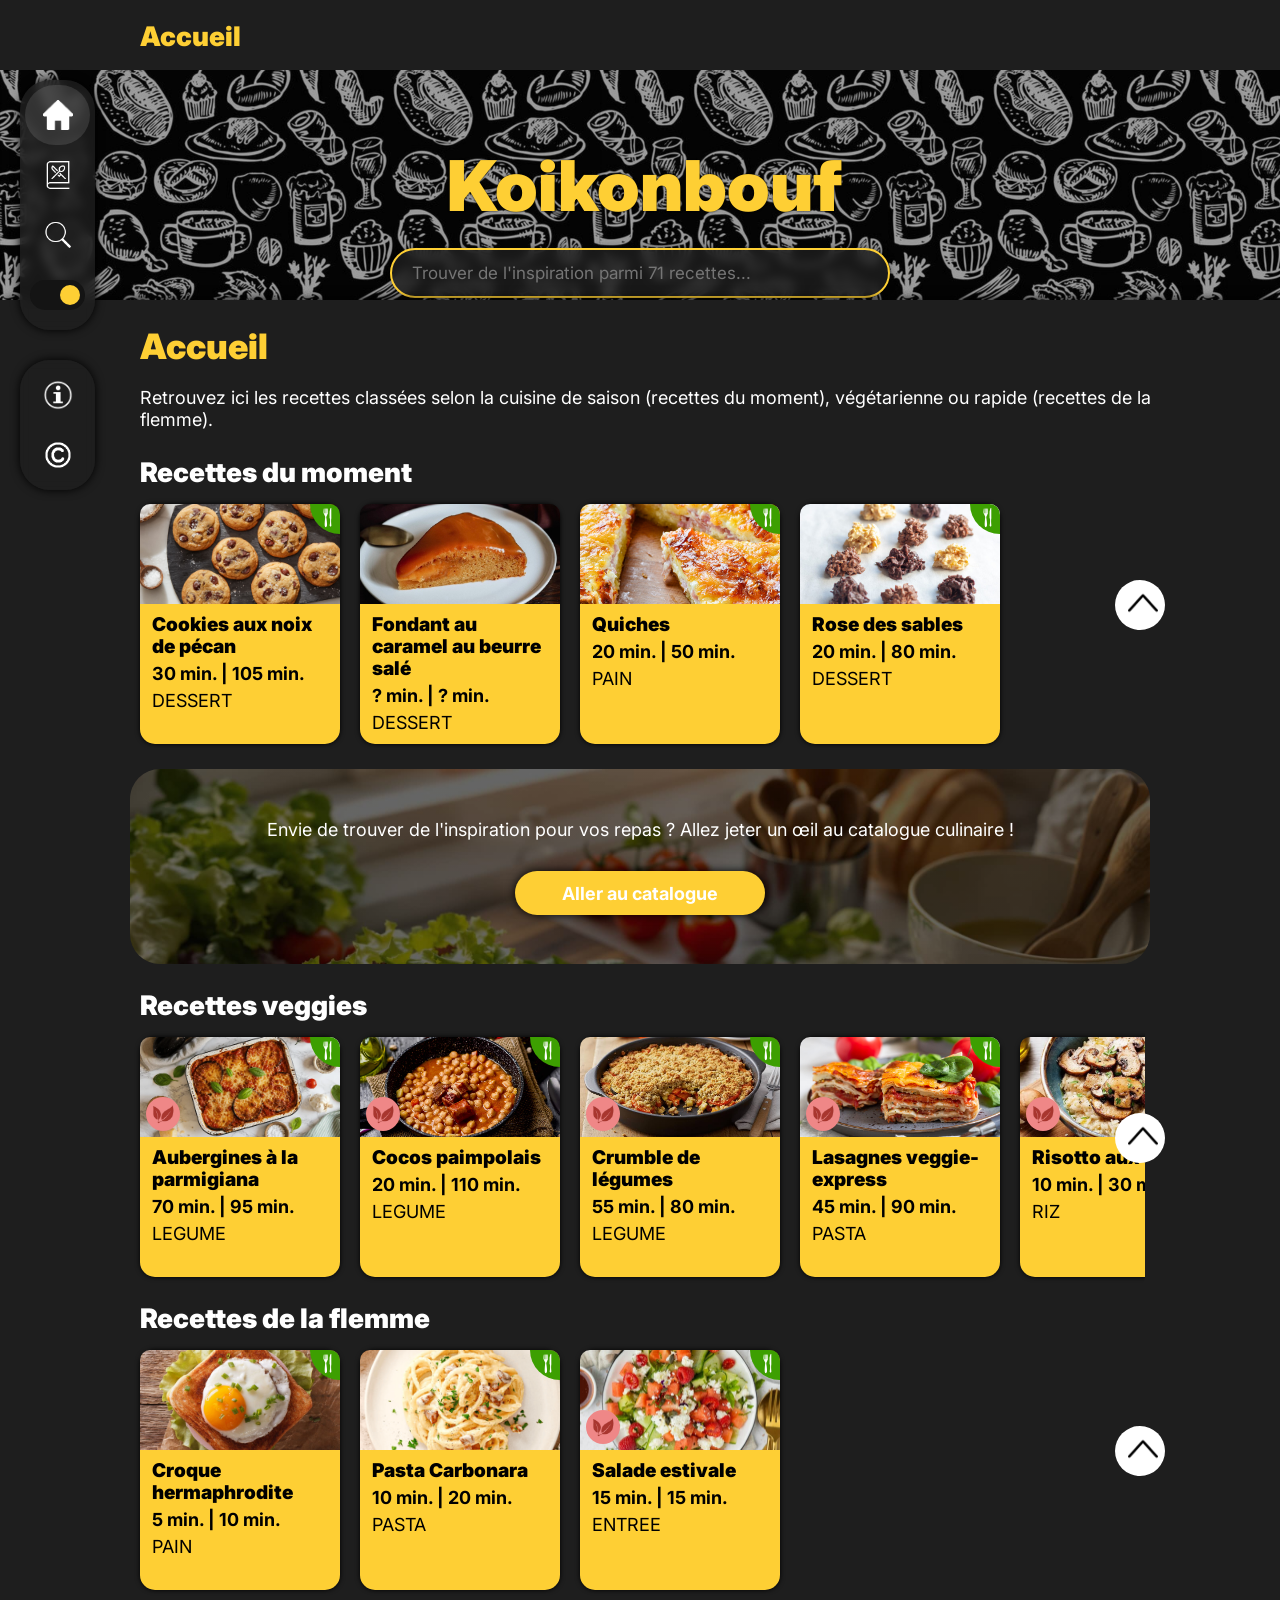
==== commit 1761a062: "Mise à jour de Koikonbouf - Nouvelle recette (salade de riz) - Résolution de bugs sur le slider - " ====
--- a/index.html
+++ b/index.html
@@ -10,6 +10,7 @@
     <link rel="icon" sizes="32x32" href="IMAGES/citron32.png" type="image/png">
     <link rel="icon" sizes="96x96" href="IMAGES/citron96.png" type="image/png">
 	<title>Koikonbouf</title>
+    <meta name="description" content="Koikonbouf est un site de cuisine hebergeant de nombreuses recettes, ajoutées à la main par son créateur. Les recettes sont faciles d'accès, bien guidées, et triées par genre.">
 	<link href="style.css?v=2.1" rel="stylesheet">
     <script src="data.js" defer></script>
     <script src="https://cdnjs.cloudflare.com/ajax/libs/gsap/3.4.0/gsap.min.js"></script>
@@ -226,8 +227,8 @@
             <div class="txt-tutoriel">
                 <h6 class="yellow-tutoriel">Crédits</h6>
                 <p>Les icones du site Koikonbouf proviennent de <a href="https://icones8.fr" target="_blank">Icons8</a> et de <a href="https://www.flaticon.com" target="_blank"> Flaticon</a> 
-                (crées par <a href="https://www.flaticon.com/fr/icones-gratuites/bouton-daccueil" target="_blank">Pixel perfect</a> et <a href="https://www.flaticon.com/fr/icones-gratuites/la-fleche" target="_blank">Catalin Fertu </a>). <br>
-                L'illustration de fond a été crée par <a href="https://www.dreamstime.com/notkoo2008_info" target="_blank">Notkoo2008</a>
+                (crées par <a href="https://www.flaticon.com/fr/icones-gratuites/bouton-daccueil" target="_blank">Pixel perfect</a> et <a href="https://www.flaticon.com/fr/icones-gratuites/la-fleche" target="_blank">Catalin Fertu</a>). L'illustration de fond a été crée par <a href="https://www.dreamstime.com/notkoo2008_info" target="_blank">Notkoo2008</a>. <br>
+                <br>Créé par <a href="https://github.com/orirou/koikonbouf" target="_blank">orirou</a>. Code disponible sur <a href="https://github.com/orirou/koikonbouf" target="_blank">GitHub</a>.
             </div>
     </div>
 
--- a/style.css
+++ b/style.css
@@ -198,10 +198,6 @@
     overflow:hidden;
 }
 
-#slider:hover{
-    width:200px;
-}
-
 #slider div{
     display: grid;
     grid-template-columns: 1fr 1fr 1fr;
@@ -214,7 +210,7 @@
     transform:translateX(-100px);
 }
 
-.slider-déplié{
+#slider.slider-déplié{
     width:200px;
 }
 
@@ -235,9 +231,20 @@
     border-radius: 30px;
 }
 
-a#main-icon-slider:active{
+/* a#main-icon-slider:focus{
+    animation: pop 200ms ease-in-out;
+} */
+
+a#main-icon-slider:hover img{
+    transform:scale(1.1);
+}
+a#main-icon-slider:active img{
     transform:scale(0.92);
 }
+
+/* a#main-icon-slider.appuye{
+    transform:scale(0.92);
+} */
 
 #slider button:hover, #slider #guide:hover{
     transform:scale(1.1);
@@ -972,13 +979,20 @@
     position:fixed;
     z-index:1002;
     width:330px;
-    height:200px;
+    height:250px;
     border-radius:30px;
     padding:15px;
     border:none;
     box-shadow: 0px 0px 10px grey;
     justify-content: center;
-}
+    animation: fondu-recette 200ms ease-in-out;
+}
+
+@keyframes fondu-recette {
+    from {opacity: 0;}
+    to {opacity: 1;}
+}
+
 
 #credits div{
     margin:auto;
@@ -1450,6 +1464,7 @@
     a#retour{display:none;}
 
     .catalogue{padding:0 0 0 20px;}
+    #slider:hover{width:200px;}
 
 
     footer{padding:20px 0 20px 10px; /* height:200px; */}
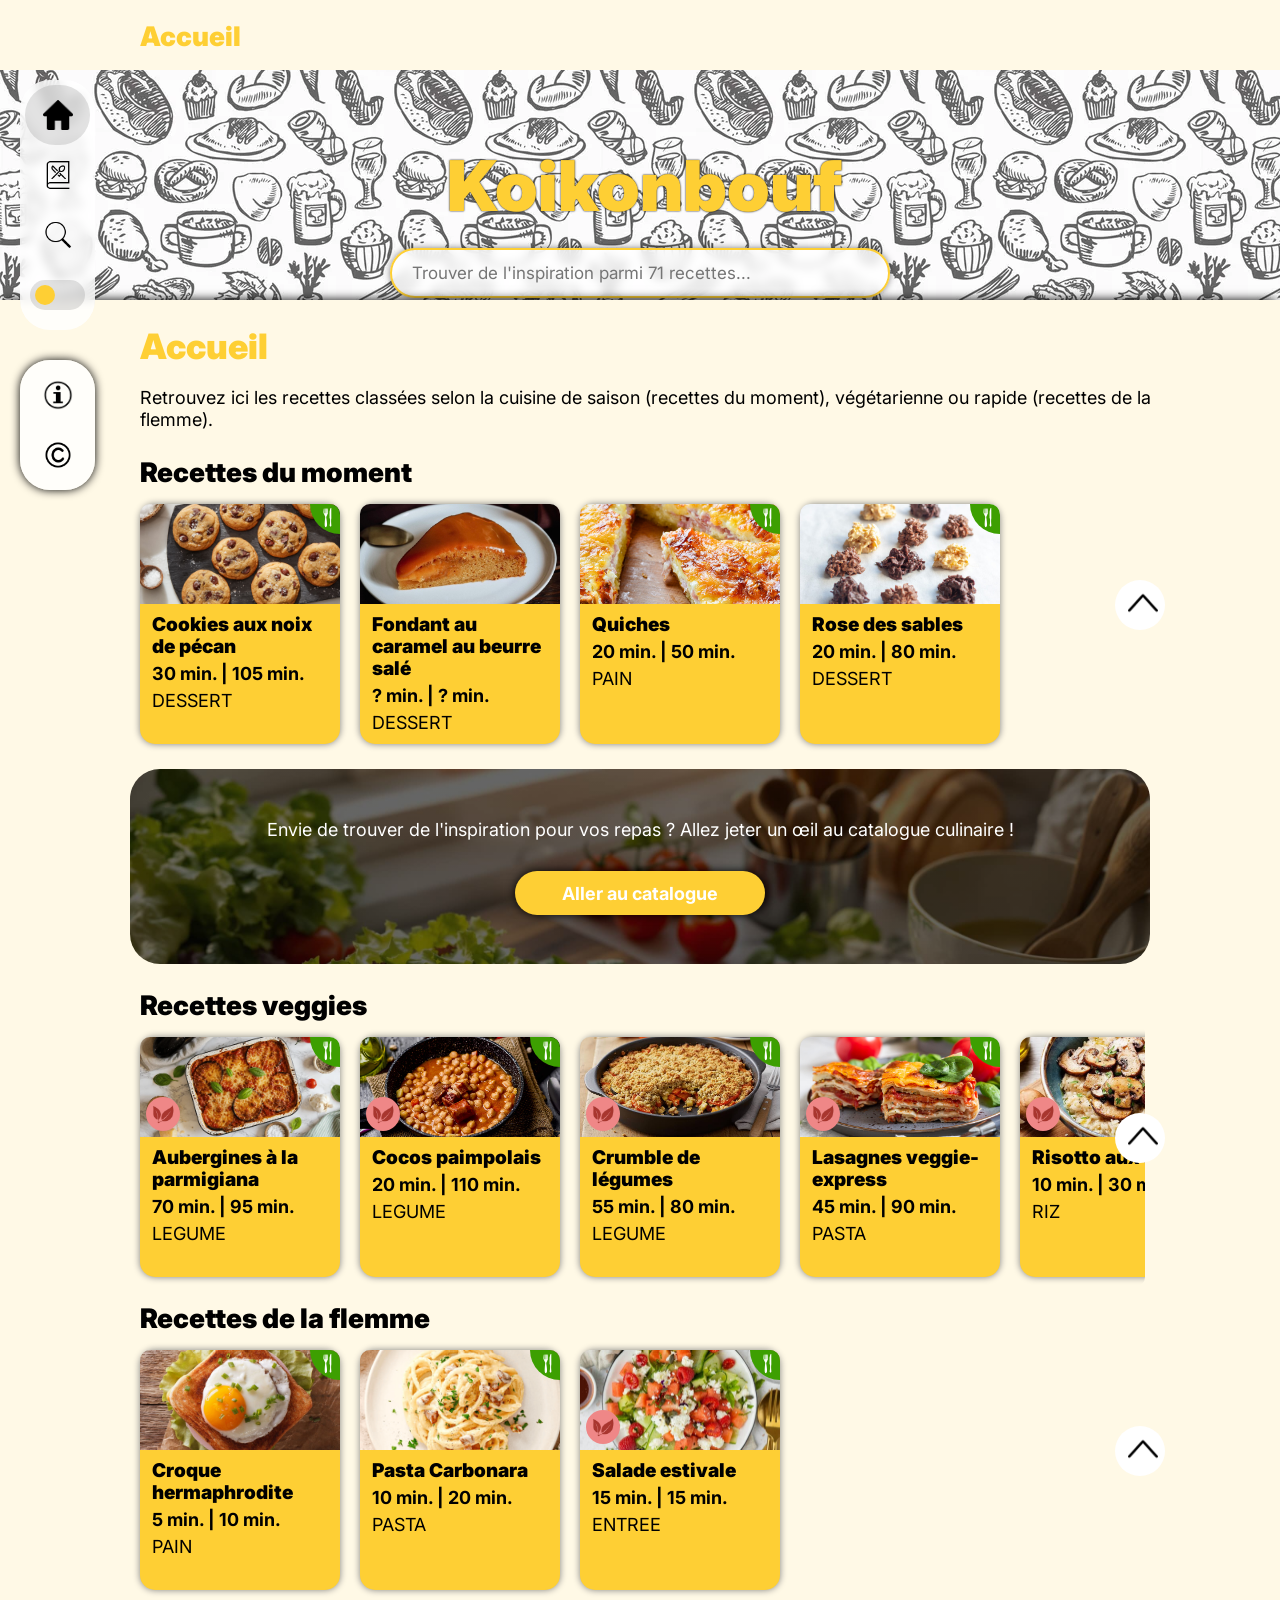
==== commit e079419c: "Mise à jour de Koikonbouf - Mode clair prioritaire - Correction de légers bugs" ====
--- a/index.html
+++ b/index.html
@@ -11,7 +11,7 @@
     <link rel="icon" sizes="96x96" href="IMAGES/citron96.png" type="image/png">
 	<title>Koikonbouf</title>
     <meta name="description" content="Koikonbouf est un site de cuisine hebergeant de nombreuses recettes, ajoutées à la main par son créateur. Les recettes sont faciles d'accès, bien guidées, et triées par genre.">
-	<link href="style.css?v=2.1" rel="stylesheet">
+	<link href="style.css?v=2.2" rel="stylesheet">
     <script src="data.js" defer></script>
     <script src="https://cdnjs.cloudflare.com/ajax/libs/gsap/3.4.0/gsap.min.js"></script>
     <script src="https://code.jquery.com/jquery-3.6.0.min.js"></script>
@@ -75,10 +75,10 @@
 
         <header class="header" id="header">
             <ul id="ul-header">
-                <li id="li0"><a onclick="vers_laccueil()"><img src="IMAGES/accueil1_black.png"><p id="text-header-ordi">Accueil</p></a></li>
-                <li id="li0bis" class="cache"><a onclick="vers_laccueil()"><img src="IMAGES/accueil2_black.png"><p id="text-header-ordi">Accueil</p></a></li>
+                <li id="li0" class="cache"><a onclick="vers_laccueil()"><img src="IMAGES/accueil1_black.png"><p id="text-header-ordi">Accueil</p></a></li>
+                <li id="li0bis" class="gris"><a onclick="vers_laccueil()"><img src="IMAGES/accueil2_black.png"><p id="text-header-ordi">Accueil</p></a></li>
                 <li id="li0nuit" class="cache"><a onclick="vers_laccueil()"><img src="IMAGES/accueil1_white.png"><p id="text-header-ordi">Accueil</p></a></li>
-                <li id="li0nuitbis" class="cache gris"><a onclick="vers_laccueil()"><img src="IMAGES/accueil2_white.png"><p id="text-header-ordi">Accueil</p></a></li>
+                <li id="li0nuitbis" class="cache"><a onclick="vers_laccueil()"><img src="IMAGES/accueil2_white.png"><p id="text-header-ordi">Accueil</p></a></li>
 
 
                 <li id="li1"><a onclick="vers_le_catalogue()"><img src="IMAGES/catalogue_icon.png"><p id="text-header-ordi">Catalogue</p></a></li>
@@ -91,7 +91,8 @@
                 <li id="li4bis" class="cache"><a onclick="apparaitre_searchbar()"><img src="IMAGES/icon_search_white2.png"><p id="text-header-ordi">Recherche</p></a></li>
                 <li id="switch">
                     <div>
-                        <input type="checkbox" switch id="test1" class="journuit" onchange="mode_nuit()" checked >
+                        <!-- <input type="checkbox" switch id="test1" class="journuit" onchange="mode_nuit()" checked > -->
+                        <input type="checkbox" switch id="test1" class="journuit" onchange="mode_nuit()" >
                         <label for="test1"></label>
                     </div>
                     <p id="text-header-ordi-switch">Mode jour/nuit</p>
@@ -102,12 +103,12 @@
         <slider id="slider_grand">
             <a onclick="apparaitre_tutoriel()">
                 <img id="guide-img-1-grand" src="IMAGES/guide_black.png">
-                <img id="guide-img-2-grand" src="IMAGES/guide.png">
+                <img id="guide-img-2-grand" src="IMAGES/guide.png" class="cache">
                 <p id="text-header-ordi">Didacticiel</p>
             </a>
             <button commandFor="credits" command="toggle-popover">
                 <img id="credits-img-1-grand" src="IMAGES/credits.png">
-                <img id="credits-img-2-grand" src="IMAGES/credits_white.png">
+                <img id="credits-img-2-grand" src="IMAGES/credits_white.png" class="cache">
                 <p id="text-header-ordi">Crédits</p>
             </button>
         </slider>
@@ -121,18 +122,18 @@
         </a>
         <a id="guide" onclick="apparaitre_tutoriel()">
             <img id="guide-img-1" src="IMAGES/guide_black.png">
-            <img id="guide-img-2" src="IMAGES/guide.png">
+            <img id="guide-img-2" src="IMAGES/guide.png" class="cache">
         </a>
         <button commandFor="credits" command="toggle-popover">
             <img id="credits-img-1" src="IMAGES/credits.png">
-            <img id="credits-img-2" src="IMAGES/credits_white.png">
+            <img id="credits-img-2" src="IMAGES/credits_white.png" class="cache">
         </button>
         </div>
     </slider>
     
     <div class="searchbar cache" id="searchbar">
         <div id="sur-barrerecherche">
-            <a id="retour" onclick="disparaitre_searchbar()"><img src="IMAGES/fleche_black.png" id="img-fleche1"><img src="IMAGES/fleche_white.png" id="img-fleche2"></a>
+            <a id="retour" onclick="disparaitre_searchbar()"><img src="IMAGES/fleche_black.png" id="img-fleche1"><img src="IMAGES/fleche_white.png" id="img-fleche2" class="cache"></a>
             <input type="search" id="barrerecherche" placeholder="Trouver de l'inspiration...">
             <button id="filtre" commandFor="filter_menu" command="toggle-popover"><img src="IMAGES/filtre.png" id="img-filtre"><img src="IMAGES/filtre_white.png" class="cache" id="img-filtre-white"></button>
         </div>
@@ -227,8 +228,8 @@
             <div class="txt-tutoriel">
                 <h6 class="yellow-tutoriel">Crédits</h6>
                 <p>Les icones du site Koikonbouf proviennent de <a href="https://icones8.fr" target="_blank">Icons8</a> et de <a href="https://www.flaticon.com" target="_blank"> Flaticon</a> 
-                (crées par <a href="https://www.flaticon.com/fr/icones-gratuites/bouton-daccueil" target="_blank">Pixel perfect</a> et <a href="https://www.flaticon.com/fr/icones-gratuites/la-fleche" target="_blank">Catalin Fertu</a>). L'illustration de fond a été crée par <a href="https://www.dreamstime.com/notkoo2008_info" target="_blank">Notkoo2008</a>. <br>
-                <br>Créé par <a href="https://github.com/orirou/koikonbouf" target="_blank">orirou</a>. Code disponible sur <a href="https://github.com/orirou/koikonbouf" target="_blank">GitHub</a>.
+                (crées par <a href="https://www.flaticon.com/fr/icones-gratuites/bouton-daccueil" target="_blank">Pixel perfect</a> et <a href="https://www.flaticon.com/fr/icones-gratuites/la-fleche" target="_blank">Catalin Fertu</a>). L'illustration de fond a été créée par <a href="https://www.dreamstime.com/notkoo2008_info" target="_blank">Notkoo2008</a>. <br>
+                <br>Site développé par <a href="https://github.com/orirou/koikonbouf" target="_blank">orirou</a> (code disponible sur <a href="https://github.com/orirou/koikonbouf" target="_blank">GitHub)</a>.
             </div>
     </div>
 
--- a/style.css
+++ b/style.css
@@ -43,7 +43,7 @@
     display:flex;
     flex-direction:column;
     align-items: center;
-    background-image: url(IMAGES/pattern_bouffe_noir.png);
+    background-image: url(IMAGES/pattern_bouffe.jpg);
 }
 
 div#sous-accueil{
@@ -64,7 +64,7 @@
     padding:0;
     background-size: auto;
     background-repeat: repeat;
-    background-image: url(IMAGES/pattern_bouffe_noir.png);
+    background-image: url(IMAGES/pattern_bouffe.jpg);
 }
 
 section div{
@@ -231,20 +231,12 @@
     border-radius: 30px;
 }
 
-/* a#main-icon-slider:focus{
-    animation: pop 200ms ease-in-out;
-} */
-
 a#main-icon-slider:hover img{
     transform:scale(1.1);
 }
 a#main-icon-slider:active img{
     transform:scale(0.92);
 }
-
-/* a#main-icon-slider.appuye{
-    transform:scale(0.92);
-} */
 
 #slider button:hover, #slider #guide:hover{
     transform:scale(1.1);
@@ -699,6 +691,7 @@
 
 .suivant1:hover, .suivant2:hover, .suivant3:hover{  
     background-color:var(--citron-hover);
+    height:44px;
 }
 
 .suivant1:active, .suivant2:active, .suivant3:active{
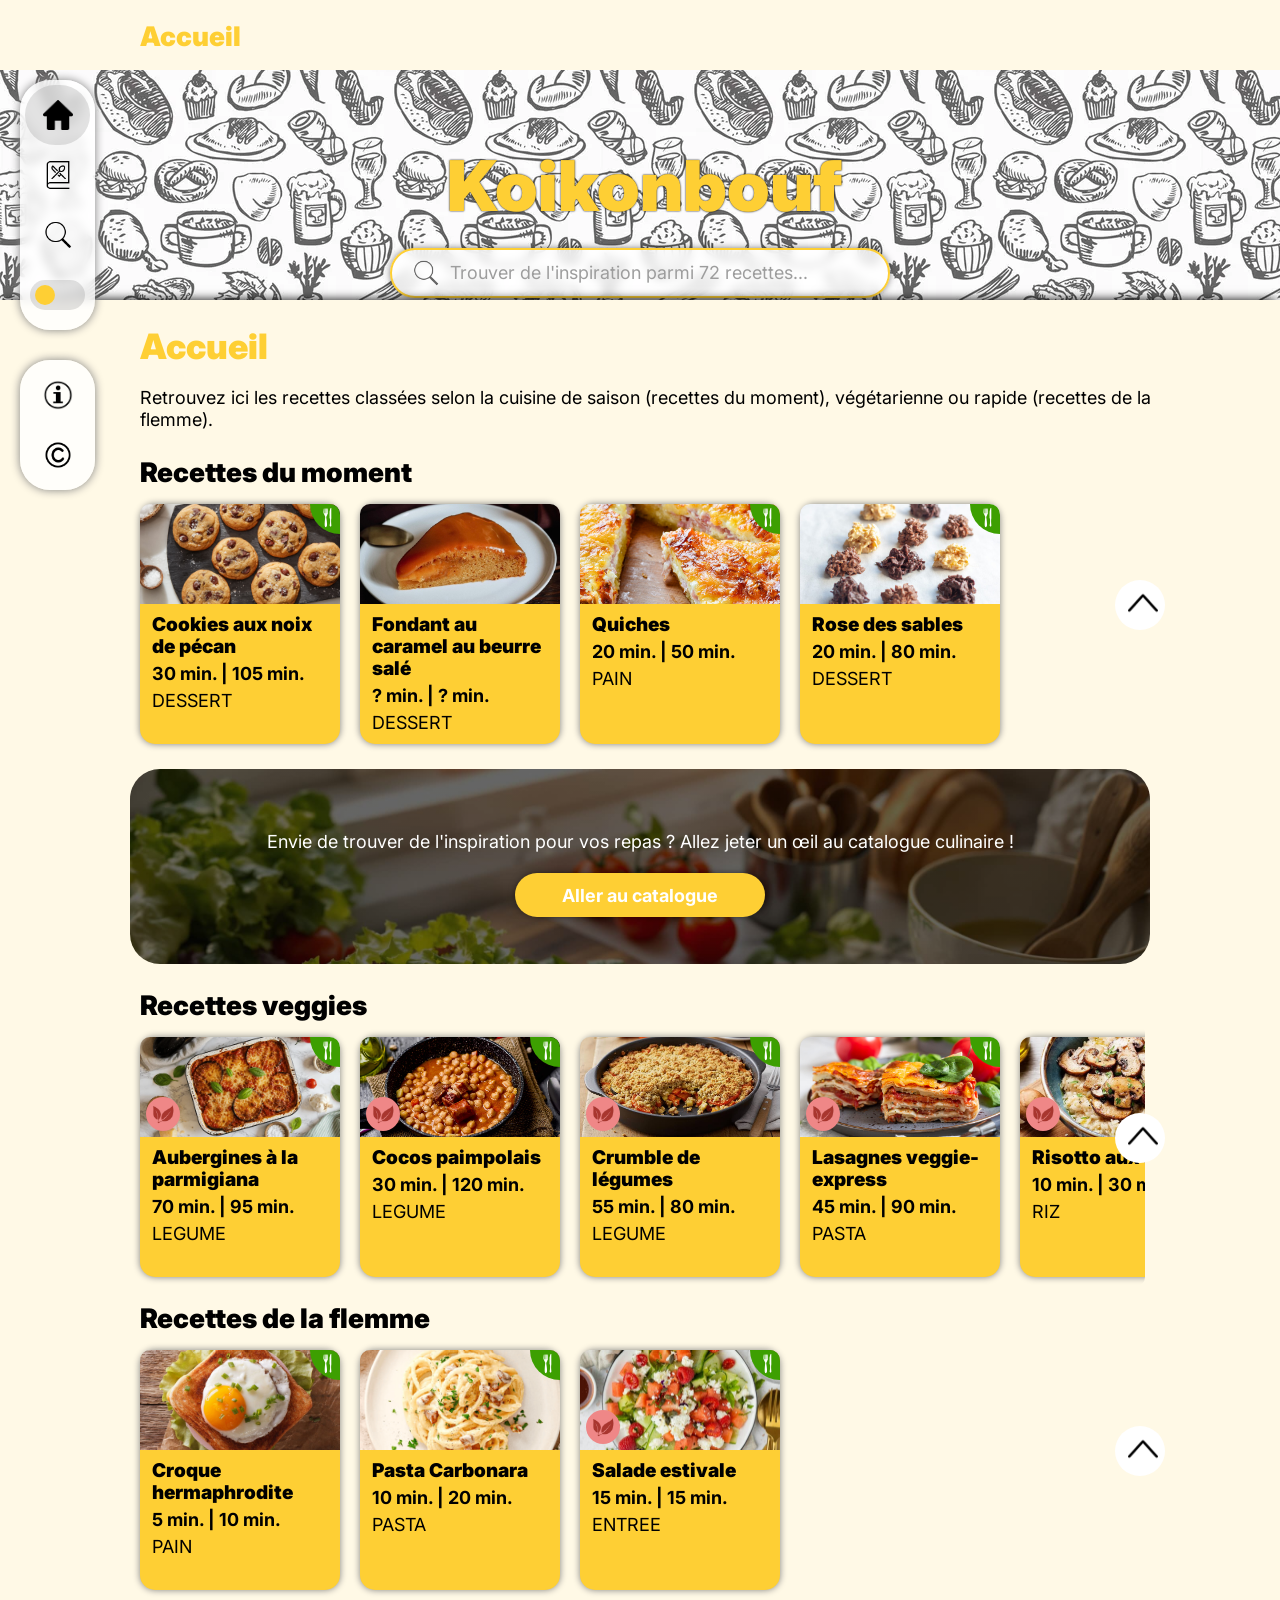
==== commit 42d49877: "Mise à jour fond blanc" ====
--- a/index.html
+++ b/index.html
@@ -188,9 +188,9 @@
             </div>
             <div class="txt-tutoriel">
                 <h6 class="yellow-tutoriel">Des dizaines de recettes à portée de main</h6>
-                <p class="blanc-tuto">Retrouvez une quantité astronomique de recettes classées par catégorie. Chaque recette comporte ses ingrédients dédiés, son temps de préparation détaillé, et un guide précis pour la réussir comme un chef.</p>
-                <img class="img-tutoriel" src="IMAGES/tuto1.webp">
-                <p class="blanc-tuto">Les recettes sont souvent mises à jour, pour permettre d'évoluer vers des recettes toujours meilleures.</p>
+                <p>Retrouvez une quantité astronomique de recettes classées par catégorie. Chaque recette comporte ses ingrédients dédiés, son temps de préparation détaillé, et un guide précis pour la réussir comme un chef.</p>
+                <img class="img-tutoriel" id="t1" src="IMAGES/tuto1.webp"><img class="img-tutoriel" id="t1b" src="IMAGES/tuto1-blanc.webp">
+                <p>Les recettes sont souvent mises à jour, pour permettre d'évoluer vers des recettes toujours meilleures.</p>
             </div>
             <button class="suivant1" onclick="suivant_tutoriel()"><h6 class="next1">Suivant</h6></button>
         </div>
@@ -201,9 +201,9 @@
             </div>
             <div class="txt-tutoriel">
                 <h6 class="yellow-tutoriel">Des avis précieux pour vous guider</h6>
-                <p class="blanc-tuto">Le badge "recette approuvée" est présent sur des recettes lorsqu'elles sont considérées comme fiables car suffisamment testées.</p>
-                <img class="img-tutoriel" src="IMAGES/tuto2.webp">
-                <p class="blanc-tuto">Les recettes approuvées comportent aussi une note sur 3 citrons, pour que vous vous fiiez à cet avis.</p>
+                <p>Le badge "recette approuvée" est présent sur des recettes lorsqu'elles sont considérées comme fiables car suffisamment testées.</p>
+                <img class="img-tutoriel" id="t2" src="IMAGES/tuto2.webp"><img class="img-tutoriel" id="t2b" src="IMAGES/tuto2-blanc.webp">
+                <p>Les recettes approuvées comportent aussi une note sur 3 citrons, pour que vous vous fiiez à cet avis.</p>
             </div>
             <button class="suivant2" onclick="suivant_tutoriel()"><h6 class="next2">Suivant</h6></button>
         </div>
@@ -214,9 +214,9 @@
             </div>
             <div class="txt-tutoriel">
                 <h6 class="yellow-tutoriel">Une simplicité d'organisation abracadabrantesque</h6>
-                <p class="blanc-tuto">Grâce à l'onglet "Recherche", retrouvez en un claquement de doigt votre recette favorite. Découvrez aussi le catalogue culinaire, où toutes les recettes sont répertoriées par genre.</p>
-                <img class="img-tutoriel" src="IMAGES/tuto3.webp">
-                <p class="blanc-tuto">Allez vite découvrir le catalogue culinaire et ses nombreux secrets à couper le souffle !</p>
+                <p>Grâce à l'onglet "Recherche", retrouvez en un claquement de doigt votre recette favorite. Découvrez aussi le catalogue culinaire, où toutes les recettes sont répertoriées par genre.</p>
+                <img class="img-tutoriel" id="t3" src="IMAGES/tuto3.webp"><img class="img-tutoriel" id="t3b" src="IMAGES/tuto3-blanc.webp">
+                <p>Allez vite découvrir le catalogue culinaire et ses nombreux secrets à couper le souffle !</p>
             </div>
             <button class="suivant3" onclick="suivant_tutoriel()"><h6 class="next3">Aller au catalogue</h6></button>
         </div>
@@ -242,7 +242,8 @@
         <section id="accueil">
             <div>
                 <h2 class="supertitre">Koikonbouf</h2>
-                <input type="search" class="big-think" id="big-think" onchange="rechercher()">
+                <!-- <input type="search" class="big-think" id="big-think" onchange="rechercher()"> -->
+                <button id="big-think"><img src="IMAGES/icon_search.png" id="img-search"><p id="text-search"></p></button>
             </div>
         </section>
 
--- a/style.css
+++ b/style.css
@@ -91,7 +91,8 @@
     top:0;
     left:100%;
     /* background-color: rgb(255,255,255); */
-    background-color: var(--citron-pastel);
+    /* background-color: var(--citron-pastel); */
+    background-color: white;
     z-index:997;
     overflow-y: scroll;
     scroll-timeline-name: --catalogue-scroll;
@@ -121,6 +122,10 @@
 }
 
 .carroussel::-webkit-scrollbar{
+    display:none;
+}
+
+.carrousselcatalogue::-webkit-scrollbar{
     display:none;
 }
 
@@ -551,6 +556,38 @@
     box-shadow: 0px 0px 10px -3px black;
 }
 
+button#big-think{
+    padding: 0 15px 0 20px;
+    height:50px;
+    font-size: 17px;
+    /* width:100%; */
+    font-family: "Inter", sans-serif;
+    font-weight: 400;
+    border: 2px solid var(--citron);
+    border-radius: 30px;
+    background-color: var(--liquid-glass-light);
+    backdrop-filter:blur(5px);
+    /* box-shadow: 0px 0px 10px var(--gris-clair); */
+    position:relative;
+    display:flex;
+    flex-direction: row;
+    align-items: center;
+    justify-content: left;
+    margin:10px auto;
+    width:calc(100% - 60px);
+    max-width:500px;
+    color:var(--gris-clair);
+    box-shadow: 0px 0px 10px -3px black;
+    cursor:text;
+}
+
+button#big-think img{
+    height:28px;
+    width:auto;
+    margin:0 10px 0 0;
+    filter:opacity(0.6);
+}
+
 [type=checkbox].chbx_filtres:not(:checked), [type="checkbox"].chbx_filtres:checked{
     position: absolute;
 	left: -9999px; 
@@ -683,11 +720,14 @@
     margin:0 auto 30px auto;
     border-radius:30px;
     z-index:1;
-    box-shadow: 0px 0px 10px black;
+    box-shadow: 0px 0px 10px -3px black;
+    /* box-shadow: 0px 0px 10px black; */
     height:44px;
     cursor:pointer;
     transition: all 200ms ease-in-out;
 }
+
+
 
 .suivant1:hover, .suivant2:hover, .suivant3:hover{  
     background-color:var(--citron-hover);
@@ -781,8 +821,13 @@
     background-image:linear-gradient(rgba(0,0,0,0.6), rgba(0,0,0,0.6)), url(IMAGES/catalogue_devanture.png);
     flex-direction:column;
     justify-content: center;
+    align-items: center;
     background-size: cover; 
     box-shadow: inset 0px 5px 10px -5px black, inset 0px -5px 10px -5px black;
+}
+
+.lien_vers_catalogue .suivant3{
+    margin:0 auto 0 auto;
 }
 
 .slide{
@@ -902,6 +947,7 @@
     cursor:pointer;
     transition: all 200ms ease-in-out;
     margin:20px auto 20px auto;
+    box-shadow: 0px 0px 10px -3px black;
 }
 
 #button-copier-text-content{
@@ -933,7 +979,7 @@
     z-index:1002;
     width:300%;
     height:100%;
-    background-color: var(--gris-foncé);
+    background-color: white;
     top:100%;
     left:0;
 }
@@ -1355,7 +1401,9 @@
     top:0;
     width:100%;
     height:100%;
-    background-color:var(--gris-foncé);
+    /* background-color:var(--gris-foncé); */
+    /* background-color:white; */
+    background-color:var(--citron-pastel);
     text-align: center;
     position:fixed;
     z-index:1002;
@@ -1416,7 +1464,7 @@
 
 p#text-header-ordi, p#text-header-ordi-switch{display:none}
 
-p.centered{text-align:center; padding:15px 20px 30px 20px; color:white;}
+p.centered{text-align:center; padding:0px 20px 20px 20px; color:white;}
 
 @keyframes pop {
   0% { transform: scale(1); }
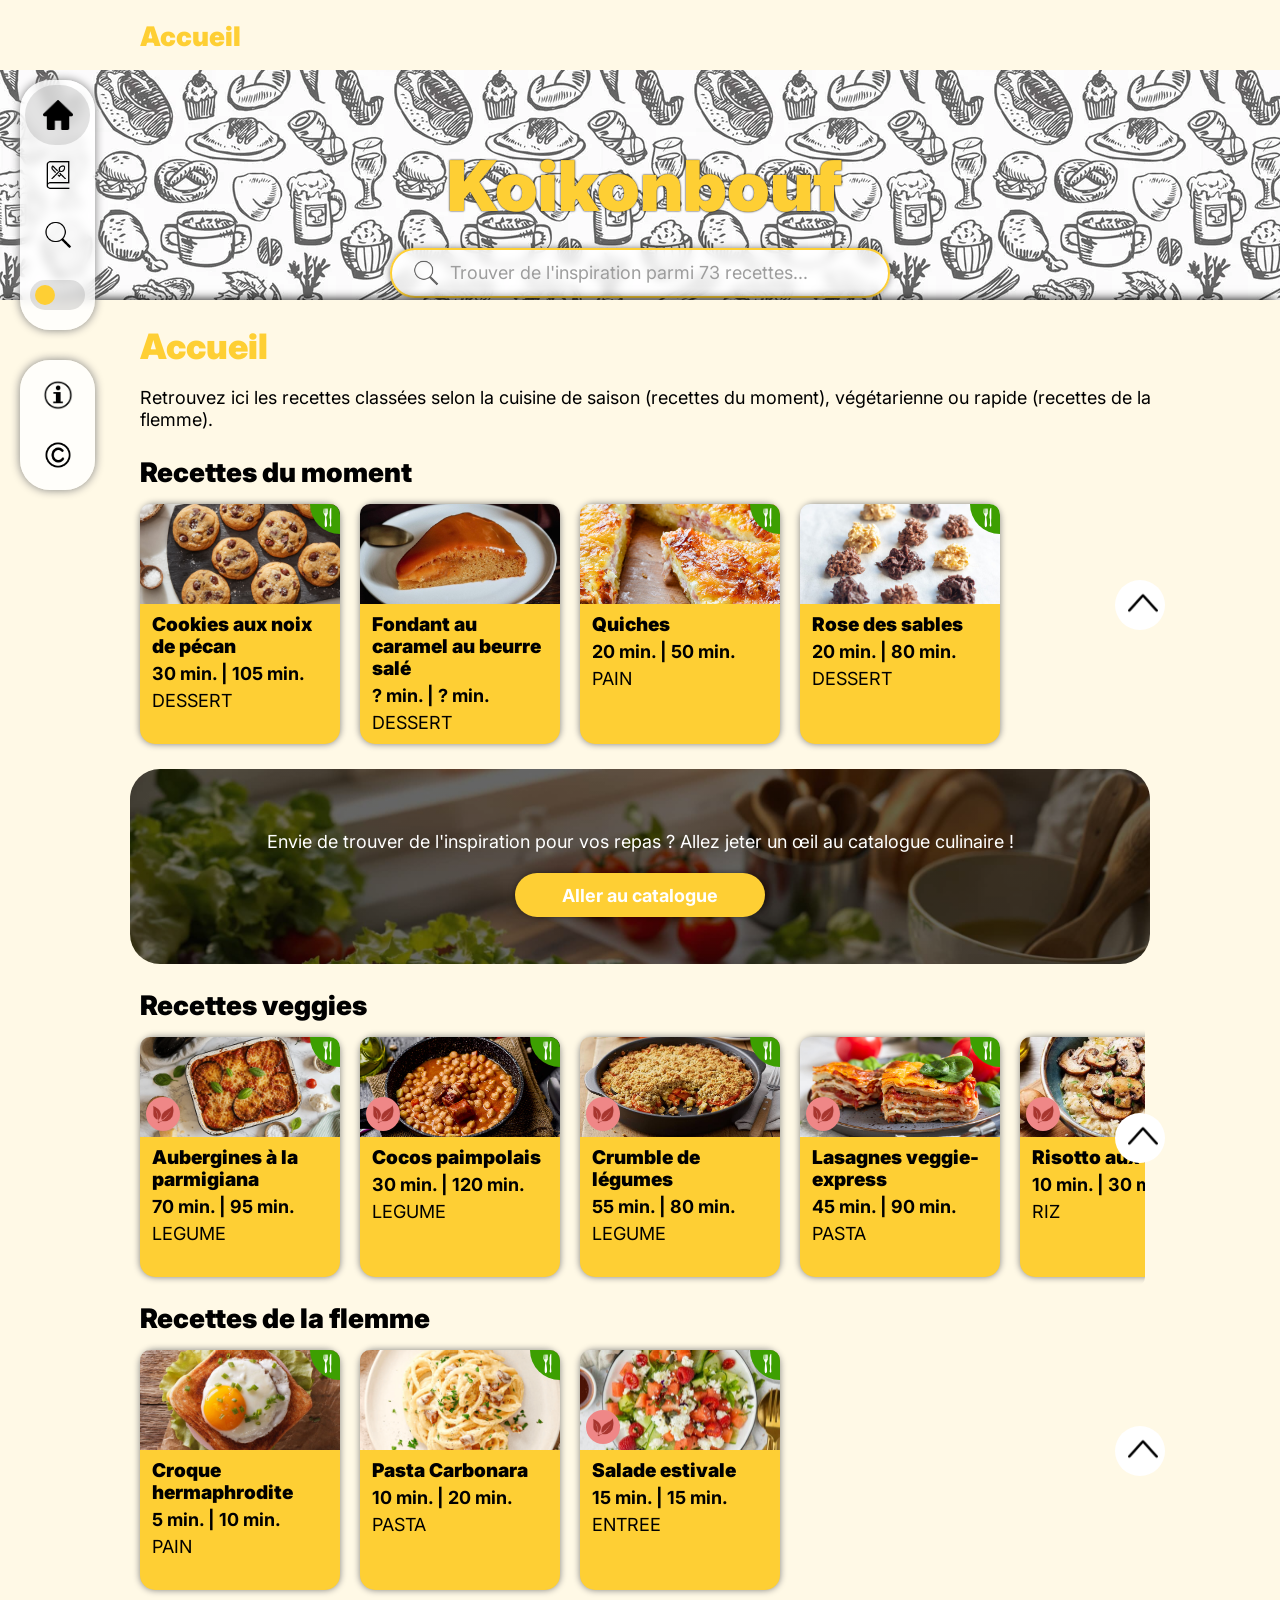
==== commit 28dc96e3: "Modification de 2 recettes" ====
--- a/index.html
+++ b/index.html
@@ -87,7 +87,7 @@
                 <li id="li2bis" class="cache"><a onclick="apparaitre_searchbar()"><img src="IMAGES/icon_search2.png"><p id="text-header-ordi">Recherche</p></a></li>
                 <li id="li3" class="cache"><a onclick="vers_le_catalogue()"><img src="IMAGES/catalogue_icon_blanc.png"><p id="text-header-ordi">Catalogue</p></a></li>
                 <li id="li3bis" class="cache"><a onclick="vers_le_catalogue()"><img src="IMAGES/catalogue_icon_blanc2.png"><p id="text-header-ordi">Catalogue</p></a></li>
-                <li id="li4" class="cache"><a onclick="apparaitre_searchbar()"><img src="IMAGES/icon_search-white.png"><p id="text-header-ordi">Recherche</p></a></li>
+                <li id="li4" class="cache"><a onclick="apparaitre_searchbar()"><img src="IMAGES/icon_search_white.png"><p id="text-header-ordi">Recherche</p></a></li>
                 <li id="li4bis" class="cache"><a onclick="apparaitre_searchbar()"><img src="IMAGES/icon_search_white2.png"><p id="text-header-ordi">Recherche</p></a></li>
                 <li id="switch">
                     <div>
--- a/style.css
+++ b/style.css
@@ -90,9 +90,7 @@
     position:fixed;
     top:0;
     left:100%;
-    /* background-color: rgb(255,255,255); */
-    /* background-color: var(--citron-pastel); */
-    background-color: white;
+    background-color: var(--citron-pastel);
     z-index:997;
     overflow-y: scroll;
     scroll-timeline-name: --catalogue-scroll;
@@ -198,7 +196,7 @@
     border-radius:30px;
     background-color: var(--liquid-glass-light);
     backdrop-filter: blur(5px);
-    transition: all ease-in-out 200ms;
+    transition: all ease-in-out 150ms;
     cursor:pointer;
     overflow:hidden;
 }
@@ -560,14 +558,12 @@
     padding: 0 15px 0 20px;
     height:50px;
     font-size: 17px;
-    /* width:100%; */
     font-family: "Inter", sans-serif;
     font-weight: 400;
     border: 2px solid var(--citron);
     border-radius: 30px;
     background-color: var(--liquid-glass-light);
     backdrop-filter:blur(5px);
-    /* box-shadow: 0px 0px 10px var(--gris-clair); */
     position:relative;
     display:flex;
     flex-direction: row;
@@ -1465,6 +1461,10 @@
 p#text-header-ordi, p#text-header-ordi-switch{display:none}
 
 p.centered{text-align:center; padding:0px 20px 20px 20px; color:white;}
+
+#text-search{
+    color:var(--gris-clair);
+}
 
 @keyframes pop {
   0% { transform: scale(1); }
